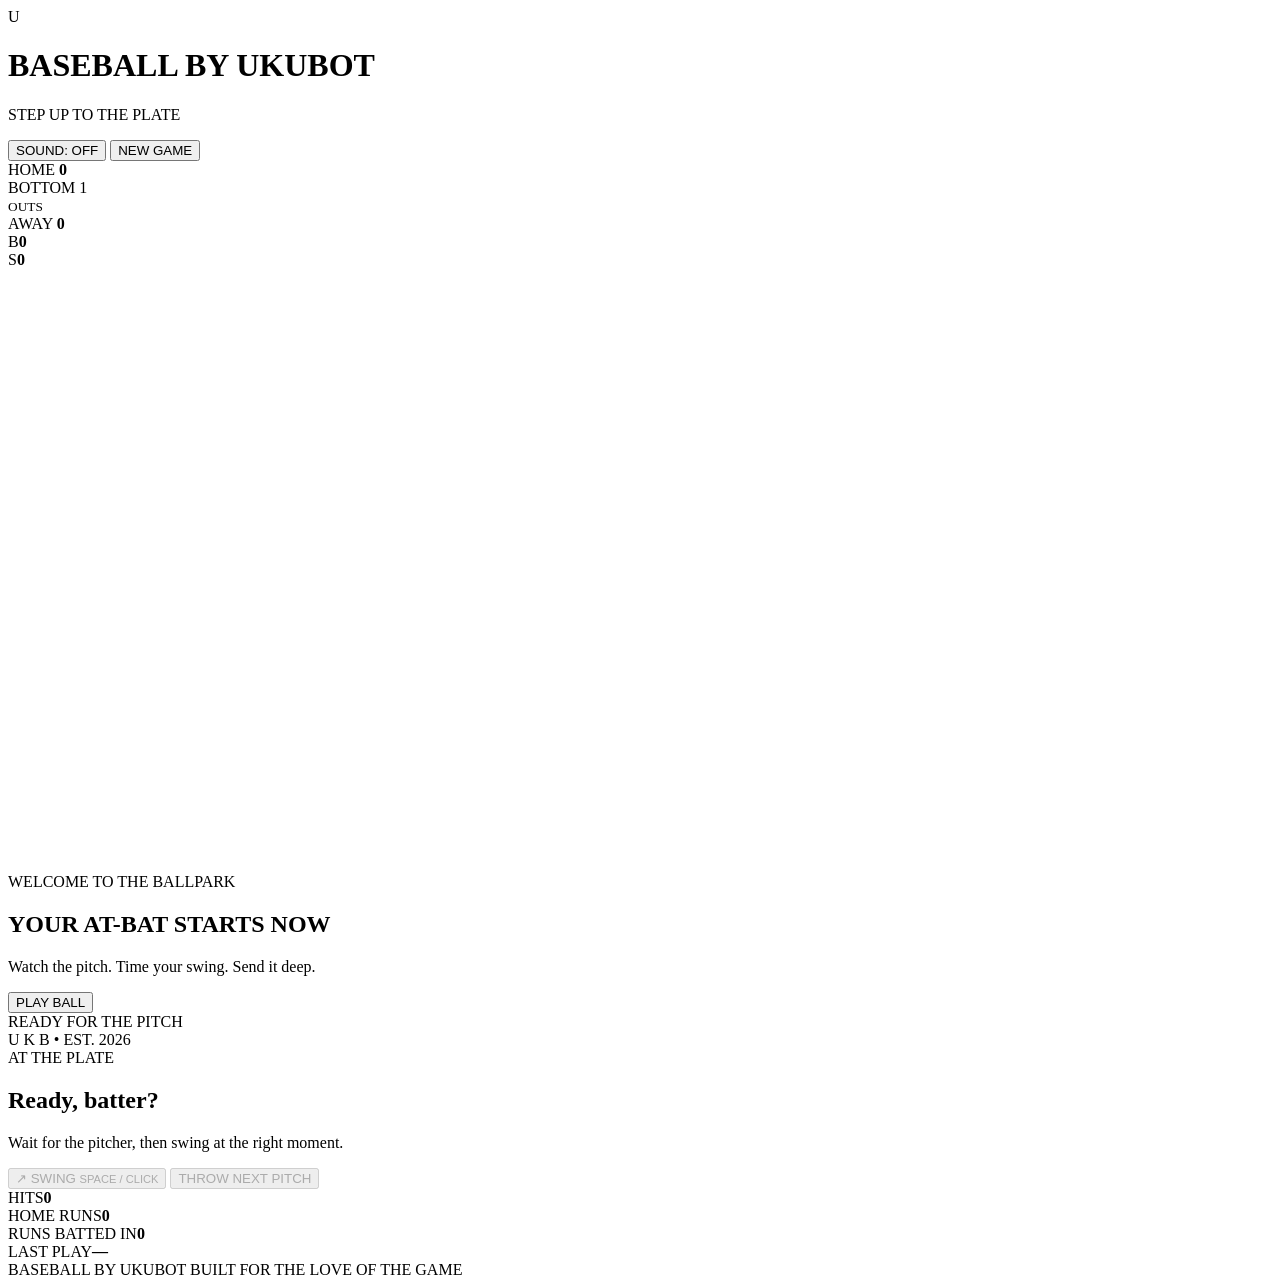
==== index.html @ f0cea9ab "Create index.html" ====
<!DOCTYPE html>
<html lang="en">
<head>
  <meta charset="UTF-8">
  <meta name="viewport" content="width=device-width, initial-scale=1.0">
  <meta name="theme-color" content="#101b30">
  <title>Baseball by Ukubot</title>
  <link rel="stylesheet" href="web/style.css">
</head>
<body>
  <main id="game-shell">
    <header class="topbar">
      <div class="brand">
        <div class="brand-mark">U</div>
        <div>
          <h1>BASEBALL <span>BY UKUBOT</span></h1>
          <p>STEP UP TO THE PLATE</p>
        </div>
      </div>
      <div class="top-actions">
        <button id="sound-btn" class="small-button" aria-label="Toggle sound">SOUND: OFF</button>
        <button id="reset-btn" class="small-button">NEW GAME</button>
      </div>
    </header>

    <section class="scoreboard" aria-label="Scoreboard">
      <div class="team-block home-team">
        <span class="team-label">HOME</span>
        <strong id="home-score">0</strong>
      </div>
      <div class="inning-block">
        <span id="inning-label">BOTTOM 1</span>
        <div class="outs" id="outs-display">
          <i></i><i></i><i></i>
        </div>
        <small>OUTS</small>
      </div>
      <div class="team-block away-team">
        <span class="team-label">AWAY</span>
        <strong id="away-score">0</strong>
      </div>
      <div class="count-block">
        <div><span>B</span><b id="balls">0</b></div>
        <div><span>S</span><b id="strikes">0</b></div>
      </div>
    </section>

    <section class="field-frame">
      <canvas id="game-canvas" width="960" height="600" aria-label="Baseball game. Click Swing to hit the pitch."></canvas>
      <div class="game-message" id="game-message">
        <span class="message-kicker">WELCOME TO THE BALLPARK</span>
        <h2>YOUR AT-BAT STARTS NOW</h2>
        <p>Watch the pitch. Time your swing. Send it deep.</p>
        <button id="start-btn" class="primary-button">PLAY BALL</button>
      </div>
      <div class="pitch-hud" id="pitch-hud">
        <span class="live-dot"></span>
        <span id="pitch-status">READY FOR THE PITCH</span>
      </div>
      <div class="field-corner">U K B • EST. 2026</div>
    </section>

    <section class="game-controls">
      <div class="control-copy">
        <span class="eyebrow">AT THE PLATE</span>
        <h2 id="result-title">Ready, batter?</h2>
        <p id="result-text">Wait for the pitcher, then swing at the right moment.</p>
      </div>
      <div class="action-buttons">
        <button id="swing-btn" class="swing-button" disabled>
          <span class="swing-icon">↗</span>
          <span>SWING</span>
          <small>SPACE / CLICK</small>
        </button>
        <button id="pitch-btn" class="secondary-button" disabled>THROW NEXT PITCH</button>
      </div>
    </section>

    <section class="stats-row">
      <div class="stat-card"><span>HITS</span><strong id="hits">0</strong></div>
      <div class="stat-card"><span>HOME RUNS</span><strong id="home-runs">0</strong></div>
      <div class="stat-card"><span>RUNS BATTED IN</span><strong id="rbi">0</strong></div>
      <div class="stat-card"><span>LAST PLAY</span><strong id="last-play">—</strong></div>
    </section>

    <footer>
      <span>BASEBALL BY UKUBOT</span>
      <span>BUILT FOR THE LOVE OF THE GAME</span>
    </footer>
  </main>
  <script src="web/game.js"></script>
</body>
</html>
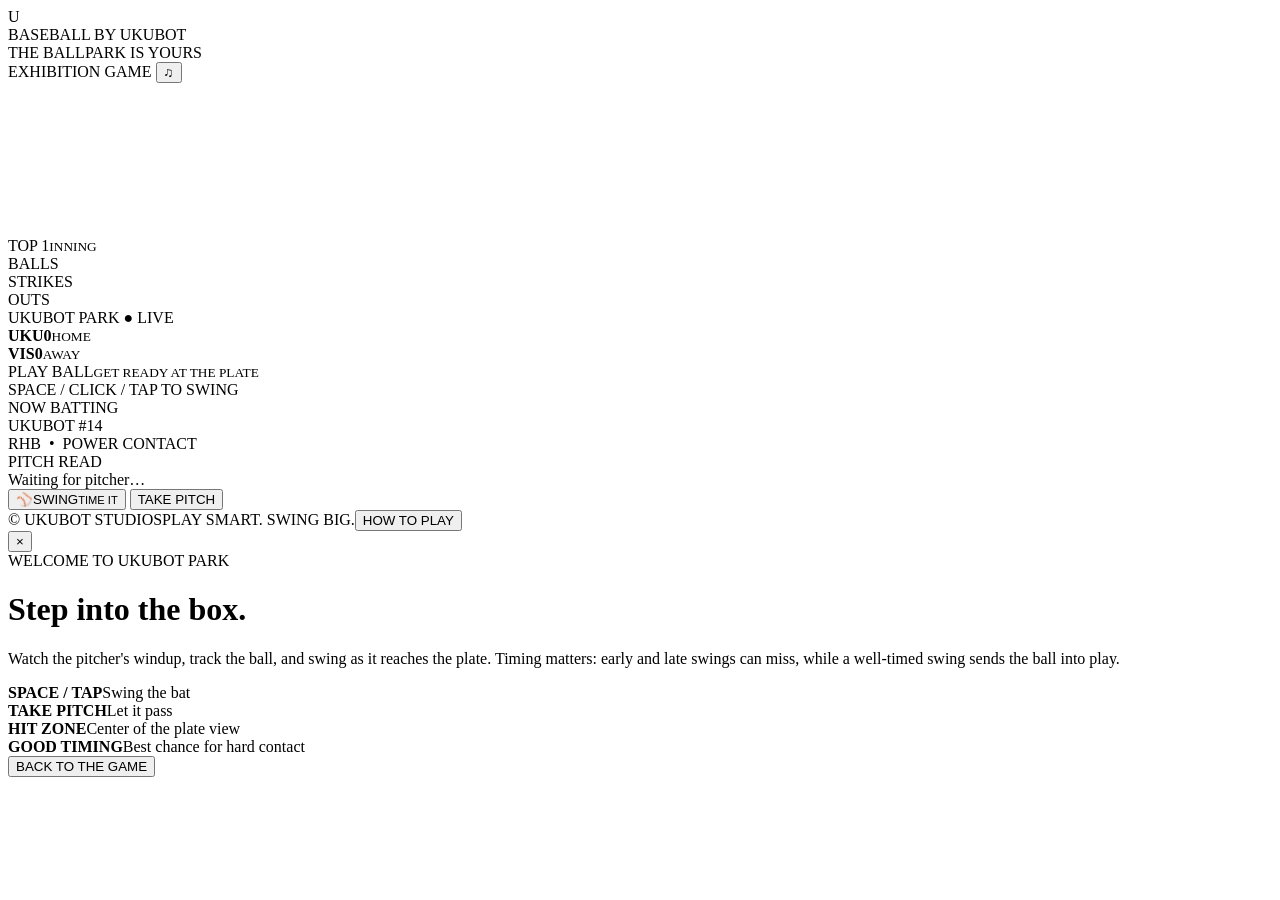
==== commit 25bee5f3: "Add files via upload" ====
--- a/index.html
+++ b/index.html
@@ -1,94 +1,78 @@
-
-<!DOCTYPE html>
+<!doctype html>
 <html lang="en">
 <head>
-  <meta charset="UTF-8">
-  <meta name="viewport" content="width=device-width, initial-scale=1.0">
-  <meta name="theme-color" content="#101b30">
+  <meta charset="utf-8">
+  <meta name="viewport" content="width=device-width, initial-scale=1, maximum-scale=1, viewport-fit=cover">
+  <meta name="theme-color" content="#071a35">
   <title>Baseball by Ukubot</title>
   <link rel="stylesheet" href="web/style.css">
 </head>
 <body>
-  <main id="game-shell">
+  <main class="app">
     <header class="topbar">
       <div class="brand">
         <div class="brand-mark">U</div>
-        <div>
-          <h1>BASEBALL <span>BY UKUBOT</span></h1>
-          <p>STEP UP TO THE PLATE</p>
-        </div>
+        <div><div class="brand-name">BASEBALL <span>BY UKUBOT</span></div><div class="brand-sub">THE BALLPARK IS YOURS</div></div>
       </div>
       <div class="top-actions">
-        <button id="sound-btn" class="small-button" aria-label="Toggle sound">SOUND: OFF</button>
-        <button id="reset-btn" class="small-button">NEW GAME</button>
+        <span class="live-dot"></span><span class="live-label">EXHIBITION GAME</span>
+        <button id="soundBtn" class="icon-button" aria-label="Toggle sound">♫</button>
       </div>
     </header>
 
-    <section class="scoreboard" aria-label="Scoreboard">
-      <div class="team-block home-team">
-        <span class="team-label">HOME</span>
-        <strong id="home-score">0</strong>
+    <section class="game-shell">
+      <div class="stadium-wrap">
+        <canvas id="game" aria-label="Baseball game. Tap or press Space to swing."></canvas>
+        <div class="canvas-vignette"></div>
+        <div class="field-hud">
+          <div class="inning-chip"><span id="inning">TOP 1</span><small>INNING</small></div>
+          <div class="count-panel">
+            <div class="count-line"><span class="count-label">BALLS</span><div id="balls" class="pips"><i></i><i></i><i></i></div></div>
+            <div class="count-line"><span class="count-label">STRIKES</span><div id="strikes" class="pips strike-pips"><i></i><i></i></div></div>
+            <div class="count-line"><span class="count-label">OUTS</span><div id="outs" class="pips out-pips"><i></i><i></i></div></div>
+          </div>
+          <div class="scoreboard">
+            <div class="score-title">UKUBOT PARK <span>● LIVE</span></div>
+            <div class="score-row"><b>UKU</b><strong id="homeScore">0</strong><small>HOME</small></div>
+            <div class="score-row"><b>VIS</b><strong id="awayScore">0</strong><small>AWAY</small></div>
+            <div class="bases"><i id="base2"></i><i id="base3"></i><i id="base1"></i></div>
+          </div>
+        </div>
+        <div id="callout" class="callout" aria-live="polite"><span>PLAY BALL</span><small>GET READY AT THE PLATE</small></div>
+        <div class="bottom-hint"><span class="keycap">SPACE</span> / <span class="keycap">CLICK</span> / <span class="keycap">TAP</span> TO SWING</div>
       </div>
-      <div class="inning-block">
-        <span id="inning-label">BOTTOM 1</span>
-        <div class="outs" id="outs-display">
-          <i></i><i></i><i></i>
+
+      <section class="control-deck">
+        <div class="at-bat">
+          <div class="eyebrow">NOW BATTING</div>
+          <div class="batter-name">UKUBOT <span>#14</span></div>
+          <div class="batter-meta">RHB&nbsp; • &nbsp;POWER CONTACT</div>
         </div>
-        <small>OUTS</small>
+        <div class="pitch-status">
+          <div class="eyebrow">PITCH READ</div>
+          <div id="pitchRead" class="pitch-read">Waiting for pitcher…</div>
+          <div class="timing-track"><div id="timingMarker"></div></div>
+        </div>
+        <div class="controls">
+          <button id="swingBtn" class="swing-button"><span class="bat-icon">⚾</span><span>SWING</span><small>TIME IT</small></button>
+          <button id="takeBtn" class="take-button">TAKE PITCH</button>
+        </div>
+      </section>
+      <footer class="game-footer">
+        <span>© UKUBOT STUDIOS</span><span>PLAY SMART. SWING BIG.</span><button id="helpBtn">HOW TO PLAY</button>
+      </footer>
+    </section>
+    <div id="modal" class="modal hidden">
+      <div class="modal-card">
+        <button id="closeModal" class="close-modal">×</button>
+        <div class="eyebrow">WELCOME TO UKUBOT PARK</div>
+        <h1>Step into the box.</h1>
+        <p>Watch the pitcher's windup, track the ball, and swing as it reaches the plate. Timing matters: early and late swings can miss, while a well-timed swing sends the ball into play.</p>
+        <div class="help-grid"><div><b>SPACE / TAP</b><span>Swing the bat</span></div><div><b>TAKE PITCH</b><span>Let it pass</span></div><div><b>HIT ZONE</b><span>Center of the plate view</span></div><div><b>GOOD TIMING</b><span>Best chance for hard contact</span></div></div>
+        <button id="playBtn" class="primary-button">BACK TO THE GAME</button>
       </div>
-      <div class="team-block away-team">
-        <span class="team-label">AWAY</span>
-        <strong id="away-score">0</strong>
-      </div>
-      <div class="count-block">
-        <div><span>B</span><b id="balls">0</b></div>
-        <div><span>S</span><b id="strikes">0</b></div>
-      </div>
-    </section>
-
-    <section class="field-frame">
-      <canvas id="game-canvas" width="960" height="600" aria-label="Baseball game. Click Swing to hit the pitch."></canvas>
-      <div class="game-message" id="game-message">
-        <span class="message-kicker">WELCOME TO THE BALLPARK</span>
-        <h2>YOUR AT-BAT STARTS NOW</h2>
-        <p>Watch the pitch. Time your swing. Send it deep.</p>
-        <button id="start-btn" class="primary-button">PLAY BALL</button>
-      </div>
-      <div class="pitch-hud" id="pitch-hud">
-        <span class="live-dot"></span>
-        <span id="pitch-status">READY FOR THE PITCH</span>
-      </div>
-      <div class="field-corner">U K B • EST. 2026</div>
-    </section>
-
-    <section class="game-controls">
-      <div class="control-copy">
-        <span class="eyebrow">AT THE PLATE</span>
-        <h2 id="result-title">Ready, batter?</h2>
-        <p id="result-text">Wait for the pitcher, then swing at the right moment.</p>
-      </div>
-      <div class="action-buttons">
-        <button id="swing-btn" class="swing-button" disabled>
-          <span class="swing-icon">↗</span>
-          <span>SWING</span>
-          <small>SPACE / CLICK</small>
-        </button>
-        <button id="pitch-btn" class="secondary-button" disabled>THROW NEXT PITCH</button>
-      </div>
-    </section>
-
-    <section class="stats-row">
-      <div class="stat-card"><span>HITS</span><strong id="hits">0</strong></div>
-      <div class="stat-card"><span>HOME RUNS</span><strong id="home-runs">0</strong></div>
-      <div class="stat-card"><span>RUNS BATTED IN</span><strong id="rbi">0</strong></div>
-      <div class="stat-card"><span>LAST PLAY</span><strong id="last-play">—</strong></div>
-    </section>
-
-    <footer>
-      <span>BASEBALL BY UKUBOT</span>
-      <span>BUILT FOR THE LOVE OF THE GAME</span>
-    </footer>
+    </div>
   </main>
   <script src="web/game.js"></script>
 </body>
-</html>
+</html>
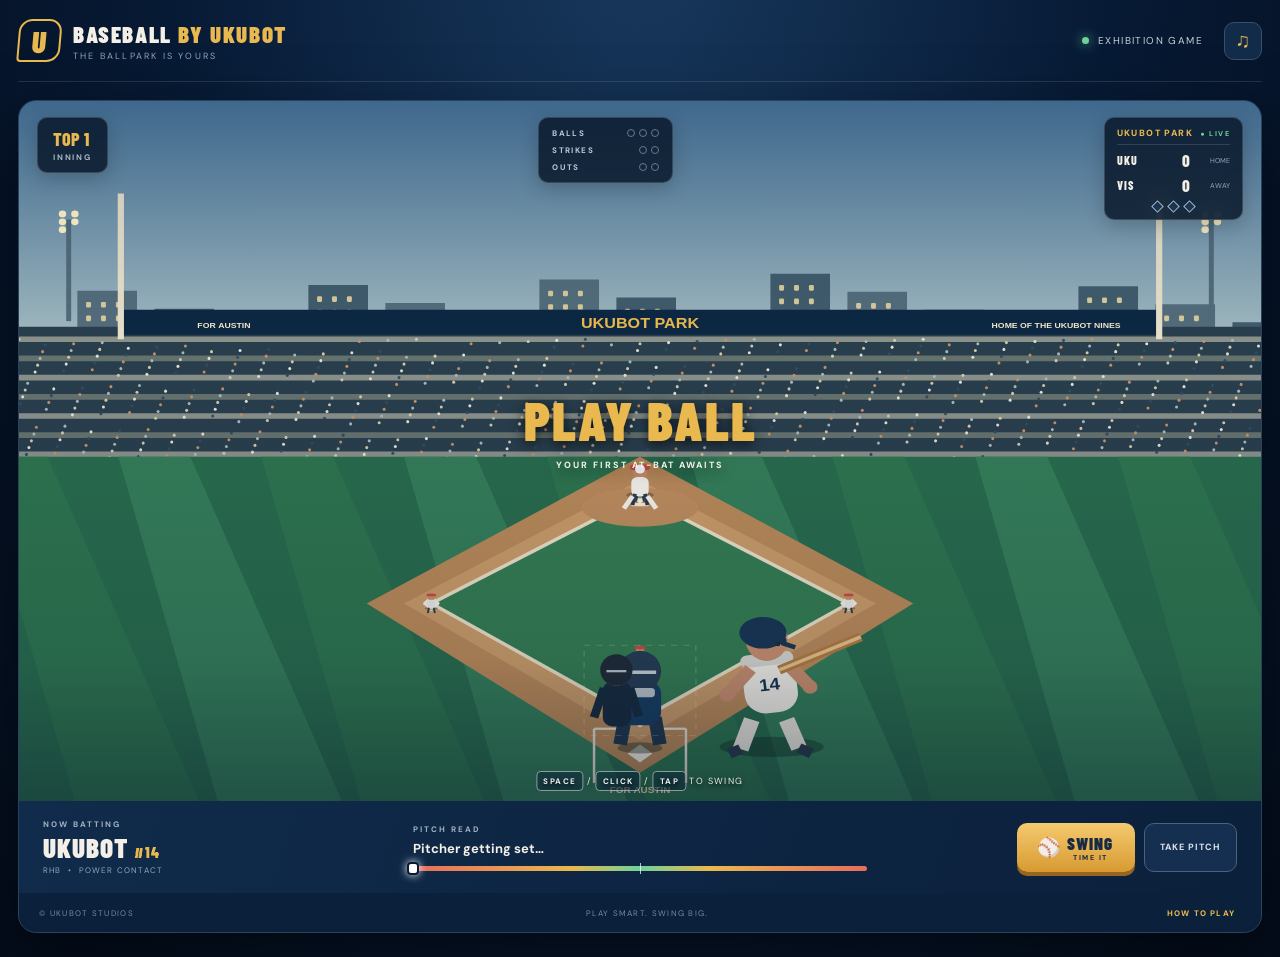
==== commit f8186834: "Rename index (1).html to index.html" ====
--- a/index.html
+++ b/index.html
@@ -45,7 +45,7 @@
       <section class="control-deck">
         <div class="at-bat">
           <div class="eyebrow">NOW BATTING</div>
-          <div class="batter-name">UKUBOT <span>#14</span></div>
+          <div class="batter-name" id="roleName">UKUBOT <span>#14</span></div>
           <div class="batter-meta">RHB&nbsp; • &nbsp;POWER CONTACT</div>
         </div>
         <div class="pitch-status">
@@ -54,7 +54,7 @@
           <div class="timing-track"><div id="timingMarker"></div></div>
         </div>
         <div class="controls">
-          <button id="swingBtn" class="swing-button"><span class="bat-icon">⚾</span><span>SWING</span><small>TIME IT</small></button>
+          <button id="swingBtn" class="swing-button"><span class="bat-icon">⚾</span><span id="actionLabel">SWING</span><small id="actionHint">TIME IT</small></button>
           <button id="takeBtn" class="take-button">TAKE PITCH</button>
         </div>
       </section>
@@ -75,4 +75,4 @@
   </main>
   <script src="web/game.js"></script>
 </body>
-</html>+</html>
--- a/web/style.css
+++ b/web/style.css
@@ -0,0 +1,5 @@
+@import url('https://fonts.googleapis.com/css2?family=Barlow+Condensed:wght@500;600;700;800;900&family=DM+Sans:wght@400;500;600;700;800&display=swap');
+:root{--navy:#071a35;--navy2:#102b4d;--gold:#e9b84f;--cream:#f4f0e7;--muted:#8fa2b8;--line:rgba(255,255,255,.12)}
+*{box-sizing:border-box}html,body{margin:0;min-height:100%;background:#061329;color:var(--cream);font-family:'DM Sans',Arial,sans-serif}body{background:radial-gradient(ellipse at 50% -10%,#18395e 0,#071a35 52%,#040d1c 100%);padding:0 18px 24px}.app{max-width:1420px;margin:auto}.topbar{height:82px;display:flex;align-items:center;justify-content:space-between;border-bottom:1px solid var(--line);margin-bottom:18px}.brand{display:flex;align-items:center;gap:12px}.brand-mark{width:43px;height:43px;border:2px solid var(--gold);border-radius:13px 13px 13px 4px;display:grid;place-items:center;color:var(--gold);font:900 30px 'Barlow Condensed';transform:skew(-5deg)}.brand-name{font:900 23px 'Barlow Condensed';letter-spacing:1.6px}.brand-name span{color:var(--gold)}.brand-sub{font-size:9px;letter-spacing:2.2px;color:var(--muted);margin-top:2px}.top-actions{display:flex;align-items:center;gap:9px;font-size:10px;letter-spacing:1.4px;color:#c5d0dc}.live-dot{width:7px;height:7px;background:#6ed39a;border-radius:50%;box-shadow:0 0 12px #6ed39a}.icon-button{background:#122b49;color:var(--gold);border:1px solid #34506e;border-radius:10px;width:38px;height:38px;font-size:20px;margin-left:12px}.game-shell{background:#0b203b;border:1px solid #29425d;border-radius:18px;overflow:hidden;box-shadow:0 28px 70px #0008}.stadium-wrap{position:relative;height:clamp(430px,58vw,700px);min-height:430px;background:#183653;overflow:hidden}.stadium-wrap canvas{width:100%;height:100%;display:block}.canvas-vignette{position:absolute;inset:0;pointer-events:none;background:linear-gradient(180deg,#071a3522,transparent 35%,#06132922 80%,#06132966)}.field-hud{position:absolute;inset:16px 18px auto;display:flex;justify-content:space-between;align-items:flex-start;pointer-events:none}.inning-chip,.count-panel,.scoreboard{background:rgba(5,20,39,.82);border:1px solid #ffffff28;backdrop-filter:blur(9px);border-radius:10px;box-shadow:0 6px 20px #0003}.inning-chip{padding:10px 15px;display:flex;flex-direction:column;gap:2px;font:800 18px 'Barlow Condensed';color:var(--gold)}.inning-chip small{font:700 8px 'DM Sans';letter-spacing:1.8px;color:#a9b9c8}.count-panel{padding:10px 13px;display:grid;gap:7px;min-width:135px}.count-line{display:flex;align-items:center;justify-content:space-between;gap:14px}.count-label{font-size:8px;letter-spacing:1.4px;color:#b8c6d4;font-weight:800}.pips{display:flex;gap:4px}.pips i{display:block;width:8px;height:8px;border:1px solid #64798f;border-radius:50%}.pips i.on{background:var(--gold);border-color:var(--gold);box-shadow:0 0 7px #e9b84f77}.strike-pips i.on{background:#f4f0e7;border-color:#f4f0e7}.out-pips i.on{background:#ef6e62;border-color:#ef6e62}.scoreboard{padding:9px 12px 8px;min-width:132px}.score-title{font:800 9px 'DM Sans';letter-spacing:1.4px;color:var(--gold);padding-bottom:5px;border-bottom:1px solid #ffffff22}.score-title span{color:#6ed39a;font-size:7px;margin-left:4px}.score-row{display:grid;grid-template-columns:1fr 22px 32px;align-items:center;gap:8px;padding-top:5px;font-size:10px}.score-row b{font:800 12px 'Barlow Condensed';letter-spacing:1px}.score-row strong{font:800 17px 'Barlow Condensed';text-align:right}.score-row small{font-size:7px;color:#92a6bb;text-align:right}.bases{display:flex;justify-content:center;gap:7px;margin-top:7px}.bases i{width:9px;height:9px;border:1px solid #a6b5c5;transform:rotate(45deg);background:#1a3551}.bases i.occupied{background:var(--gold);border-color:var(--gold);box-shadow:0 0 7px #e9b84f77}.callout{position:absolute;top:47%;left:50%;transform:translate(-50%,-50%);text-align:center;pointer-events:none;text-shadow:0 3px 14px #000b;opacity:0;transition:opacity .2s}.callout.show{opacity:1}.callout span{display:block;font:900 clamp(30px,5vw,54px) 'Barlow Condensed';letter-spacing:2px;color:var(--gold)}.callout small{font-size:9px;letter-spacing:2px;font-weight:800}.bottom-hint{position:absolute;bottom:14px;left:50%;transform:translateX(-50%);white-space:nowrap;font-size:9px;letter-spacing:1.4px;color:#e9edf0;text-shadow:0 2px 5px #000}.keycap{border:1px solid #ffffff80;border-radius:4px;padding:4px 6px;background:#071a3577;font-size:8px;font-weight:800}.control-deck{display:grid;grid-template-columns:1fr 1.3fr 1fr;align-items:center;gap:20px;padding:18px 24px;background:linear-gradient(110deg,#102b4b,#0b203b)}.eyebrow{font-size:8px;letter-spacing:2px;color:#9fb0c2;font-weight:800}.batter-name{font:900 27px 'Barlow Condensed';letter-spacing:1px;margin-top:2px}.batter-name span{font-size:15px;color:var(--gold)}.batter-meta{font-size:8px;color:#92a6bb;letter-spacing:1.2px;margin-top:2px}.pitch-read{font:700 13px 'DM Sans';margin:6px 0 9px}.timing-track{height:5px;border-radius:8px;background:linear-gradient(90deg,#e76d5d 0%,#e9b84f 35%,#6ed39a 50%,#e9b84f 65%,#e76d5d 100%);position:relative;overflow:visible}.timing-track:after{content:"";position:absolute;left:50%;top:-3px;width:1px;height:11px;background:white;opacity:.7}.timing-track div{position:absolute;top:-4px;left:0;width:12px;height:13px;border-radius:4px;background:#fff;border:2px solid var(--navy);box-shadow:0 0 8px #fff;transform:translateX(-50%)}.controls{display:flex;justify-content:flex-end;gap:9px}.swing-button{border:0;border-radius:10px;background:linear-gradient(180deg,#f4ca6e,#d89a32);color:#172b42;padding:10px 20px;min-width:118px;font:900 17px 'Barlow Condensed';letter-spacing:1px;box-shadow:0 4px 0 #98651e;display:grid;grid-template-columns:24px 1fr;align-items:center;column-gap:5px}.swing-button:active{transform:translateY(3px);box-shadow:0 1px 0 #98651e}.swing-button small{grid-column:2;font:800 7px 'DM Sans';letter-spacing:1.5px}.bat-icon{font-size:19px;grid-row:span 2}.take-button{border:1px solid #49627d;background:#142f50;color:#d8e0e8;border-radius:10px;padding:0 15px;font:800 9px 'DM Sans';letter-spacing:1px}.game-footer{height:39px;padding:0 20px;display:flex;align-items:center;justify-content:space-between;color:#758ba2;font-size:8px;letter-spacing:1.3px}.game-footer button{border:0;background:none;color:var(--gold);font:800 8px 'DM Sans';letter-spacing:1.2px}.modal{position:fixed;inset:0;background:#020916c9;z-index:5;display:grid;place-items:center;padding:20px}.modal.hidden{display:none}.modal-card{max-width:510px;width:100%;background:#102b4b;border:1px solid #49627d;border-radius:18px;padding:30px;position:relative;box-shadow:0 20px 70px #0009}.modal-card h1{font:900 36px 'Barlow Condensed';margin:5px 0 10px}.modal-card p{color:#c1ceda;line-height:1.6;font-size:13px}.close-modal{position:absolute;right:16px;top:12px;background:none;border:0;color:#d5dfeb;font-size:25px}.help-grid{display:grid;grid-template-columns:1fr 1fr;gap:10px;margin:20px 0}.help-grid div{background:#071a35;border:1px solid #ffffff15;padding:12px;border-radius:9px}.help-grid b,.help-grid span{display:block}.help-grid b{font-size:9px;color:var(--gold);letter-spacing:1px}.help-grid span{font-size:10px;color:#aab9c8;margin-top:4px}.primary-button{width:100%;border:0;border-radius:9px;background:var(--gold);padding:13px;color:#142944;font-weight:900;font-size:10px;letter-spacing:1.5px}
+@media(max-width:720px){body{padding:0 8px 12px}.topbar{height:65px;margin-bottom:9px}.brand-mark{width:36px;height:36px;font-size:25px}.brand-name{font-size:19px}.brand-sub{font-size:7px}.live-label{display:none}.stadium-wrap{height:clamp(470px,72vh,650px);min-height:470px}.field-hud{inset:9px 8px auto;gap:5px}.inning-chip{padding:8px;font-size:14px}.count-panel{padding:8px;min-width:112px;gap:5px}.count-label{font-size:7px}.scoreboard{min-width:100px;padding:7px}.score-title{font-size:7px}.score-row{grid-template-columns:1fr 17px 25px;gap:4px}.score-row b{font-size:10px}.score-row strong{font-size:14px}.control-deck{grid-template-columns:1fr 1fr;gap:12px;padding:13px}.at-bat{grid-column:1}.pitch-status{grid-column:2}.controls{grid-column:1/-1;justify-content:center}.swing-button{flex:1;max-width:210px}.take-button{flex:1;max-width:150px}.game-footer{padding:0 10px;font-size:7px}.game-footer span:nth-child(2){display:none}.bottom-hint{font-size:7px}.callout{top:49%}}
+@media(max-width:390px){.count-panel{min-width:95px}.count-line{gap:7px}.pips{gap:3px}.pips i{width:7px;height:7px}.scoreboard{min-width:88px}.inning-chip{font-size:12px}.brand-name{font-size:17px}.top-actions{gap:5px}}
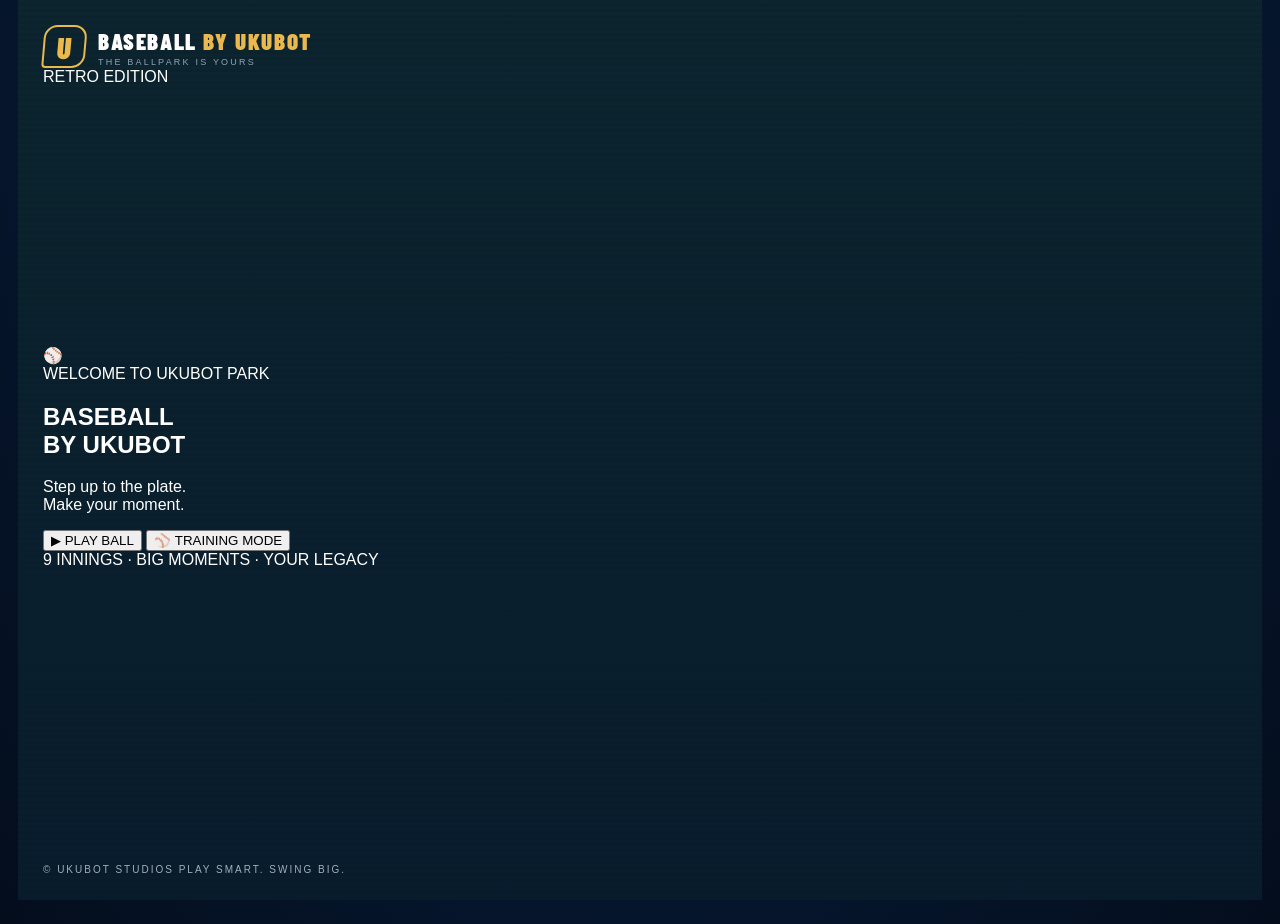
==== commit 389ada89: "Refactor homepage structure and update game UI" ====
--- a/index.html
+++ b/index.html
@@ -1,3 +1,4 @@
+
 <!doctype html>
 <html lang="en">
 <head>
@@ -8,14 +9,58 @@
   <link rel="stylesheet" href="web/style.css">
 </head>
 <body>
-  <main class="app">
+
+  <!-- HOMEPAGE -->
+  <main id="homeScreen">
+    <header class="home-topbar">
+      <div class="brand">
+        <div class="brand-mark">U</div>
+        <div>
+          <div class="brand-name">BASEBALL <span>BY UKUBOT</span></div>
+          <div class="brand-sub">THE BALLPARK IS YOURS</div>
+        </div>
+      </div>
+      <span class="home-edition">RETRO EDITION</span>
+    </header>
+
+    <section class="home-center">
+      <div class="home-ball">⚾</div>
+      <div class="home-eyebrow">WELCOME TO UKUBOT PARK</div>
+
+      <h1>BASEBALL<br><span>BY UKUBOT</span></h1>
+
+      <p>Step up to the plate.<br>Make your moment.</p>
+
+      <div class="home-menu">
+        <button id="playGame" class="home-play">▶ PLAY BALL</button>
+        <button id="trainingGame" class="home-training">⚾ TRAINING MODE</button>
+      </div>
+
+      <div class="home-caption">
+        9 INNINGS · BIG MOMENTS · YOUR LEGACY
+      </div>
+    </section>
+
+    <footer class="home-footer">
+      <span>© UKUBOT STUDIOS</span>
+      <span>PLAY SMART. SWING BIG.</span>
+    </footer>
+  </main>
+
+  <!-- ORIGINAL GAME -->
+  <main class="app" id="gameScreen" hidden>
+
     <header class="topbar">
       <div class="brand">
         <div class="brand-mark">U</div>
-        <div><div class="brand-name">BASEBALL <span>BY UKUBOT</span></div><div class="brand-sub">THE BALLPARK IS YOURS</div></div>
+        <div>
+          <div class="brand-name">BASEBALL <span>BY UKUBOT</span></div>
+          <div class="brand-sub">THE BALLPARK IS YOURS</div>
+        </div>
       </div>
       <div class="top-actions">
-        <span class="live-dot"></span><span class="live-label">EXHIBITION GAME</span>
+        <span class="live-dot"></span>
+        <span class="live-label">EXHIBITION GAME</span>
         <button id="soundBtn" class="icon-button" aria-label="Toggle sound">♫</button>
       </div>
     </header>
@@ -24,22 +69,48 @@
       <div class="stadium-wrap">
         <canvas id="game" aria-label="Baseball game. Tap or press Space to swing."></canvas>
         <div class="canvas-vignette"></div>
+
         <div class="field-hud">
-          <div class="inning-chip"><span id="inning">TOP 1</span><small>INNING</small></div>
+          <div class="inning-chip">
+            <span id="inning">TOP 1</span>
+            <small>INNING</small>
+          </div>
+
           <div class="count-panel">
-            <div class="count-line"><span class="count-label">BALLS</span><div id="balls" class="pips"><i></i><i></i><i></i></div></div>
-            <div class="count-line"><span class="count-label">STRIKES</span><div id="strikes" class="pips strike-pips"><i></i><i></i></div></div>
-            <div class="count-line"><span class="count-label">OUTS</span><div id="outs" class="pips out-pips"><i></i><i></i></div></div>
+            <div class="count-line">
+              <span class="count-label">BALLS</span>
+              <div id="balls" class="pips"><i></i><i></i><i></i></div>
+            </div>
+            <div class="count-line">
+              <span class="count-label">STRIKES</span>
+              <div id="strikes" class="pips strike-pips"><i></i><i></i></div>
+            </div>
+            <div class="count-line">
+              <span class="count-label">OUTS</span>
+              <div id="outs" class="pips out-pips"><i></i><i></i></div>
+            </div>
           </div>
+
           <div class="scoreboard">
             <div class="score-title">UKUBOT PARK <span>● LIVE</span></div>
             <div class="score-row"><b>UKU</b><strong id="homeScore">0</strong><small>HOME</small></div>
             <div class="score-row"><b>VIS</b><strong id="awayScore">0</strong><small>AWAY</small></div>
-            <div class="bases"><i id="base2"></i><i id="base3"></i><i id="base1"></i></div>
+            <div class="bases">
+              <i id="base2"></i><i id="base3"></i><i id="base1"></i>
+            </div>
           </div>
         </div>
-        <div id="callout" class="callout" aria-live="polite"><span>PLAY BALL</span><small>GET READY AT THE PLATE</small></div>
-        <div class="bottom-hint"><span class="keycap">SPACE</span> / <span class="keycap">CLICK</span> / <span class="keycap">TAP</span> TO SWING</div>
+
+        <div id="callout" class="callout" aria-live="polite">
+          <span>PLAY BALL</span>
+          <small>GET READY AT THE PLATE</small>
+        </div>
+
+        <div class="bottom-hint">
+          <span class="keycap">SPACE</span> /
+          <span class="keycap">CLICK</span> /
+          <span class="keycap">TAP</span> TO SWING
+        </div>
       </div>
 
       <section class="control-deck">
@@ -48,31 +119,82 @@
           <div class="batter-name" id="roleName">UKUBOT <span>#14</span></div>
           <div class="batter-meta">RHB&nbsp; • &nbsp;POWER CONTACT</div>
         </div>
+
         <div class="pitch-status">
           <div class="eyebrow">PITCH READ</div>
           <div id="pitchRead" class="pitch-read">Waiting for pitcher…</div>
           <div class="timing-track"><div id="timingMarker"></div></div>
         </div>
+
         <div class="controls">
-          <button id="swingBtn" class="swing-button"><span class="bat-icon">⚾</span><span id="actionLabel">SWING</span><small id="actionHint">TIME IT</small></button>
+          <button id="swingBtn" class="swing-button">
+            <span class="bat-icon">⚾</span>
+            <span id="actionLabel">SWING</span>
+            <small id="actionHint">TIME IT</small>
+          </button>
           <button id="takeBtn" class="take-button">TAKE PITCH</button>
         </div>
       </section>
+
       <footer class="game-footer">
-        <span>© UKUBOT STUDIOS</span><span>PLAY SMART. SWING BIG.</span><button id="helpBtn">HOW TO PLAY</button>
+        <span>© UKUBOT STUDIOS</span>
+        <span>PLAY SMART. SWING BIG.</span>
+        <button id="helpBtn">HOW TO PLAY</button>
+        <button id="homeBtn">HOME</button>
       </footer>
     </section>
+
     <div id="modal" class="modal hidden">
       <div class="modal-card">
         <button id="closeModal" class="close-modal">×</button>
         <div class="eyebrow">WELCOME TO UKUBOT PARK</div>
         <h1>Step into the box.</h1>
         <p>Watch the pitcher's windup, track the ball, and swing as it reaches the plate. Timing matters: early and late swings can miss, while a well-timed swing sends the ball into play.</p>
-        <div class="help-grid"><div><b>SPACE / TAP</b><span>Swing the bat</span></div><div><b>TAKE PITCH</b><span>Let it pass</span></div><div><b>HIT ZONE</b><span>Center of the plate view</span></div><div><b>GOOD TIMING</b><span>Best chance for hard contact</span></div></div>
+
+        <div class="help-grid">
+          <div><b>SPACE / TAP</b><span>Swing the bat</span></div>
+          <div><b>TAKE PITCH</b><span>Let it pass</span></div>
+          <div><b>HIT ZONE</b><span>Center of the plate view</span></div>
+          <div><b>GOOD TIMING</b><span>Best chance for hard contact</span></div>
+        </div>
+
         <button id="playBtn" class="primary-button">BACK TO THE GAME</button>
       </div>
     </div>
+
   </main>
+
   <script src="web/game.js"></script>
+
+  <script>
+    // Homepage navigation
+    const homeScreen = document.getElementById("homeScreen");
+    const gameScreen = document.getElementById("gameScreen");
+
+    document.getElementById("playGame").addEventListener("click", () => {
+      homeScreen.hidden = true;
+      gameScreen.hidden = false;
+    });
+
+    document.getElementById("trainingGame").addEventListener("click", () => {
+      homeScreen.hidden = true;
+      gameScreen.hidden = false;
+
+      if (typeof trainerTip === "function") {
+        trainerEnabled = true;
+        trainerTip(
+          "WELCOME TO TRAINING!",
+          "Coach Ukubot will help you learn batting and pitching.",
+          10
+        );
+      }
+    });
+
+    document.getElementById("homeBtn").addEventListener("click", () => {
+      gameScreen.hidden = true;
+      homeScreen.hidden = false;
+    });
+  </script>
+
 </body>
 </html>
--- a/web/style.css
+++ b/web/style.css
@@ -1,5 +1,832 @@
+
 @import url('https://fonts.googleapis.com/css2?family=Barlow+Condensed:wght@500;600;700;800;900&family=DM+Sans:wght@400;500;600;700;800&display=swap');
-:root{--navy:#071a35;--navy2:#102b4d;--gold:#e9b84f;--cream:#f4f0e7;--muted:#8fa2b8;--line:rgba(255,255,255,.12)}
-*{box-sizing:border-box}html,body{margin:0;min-height:100%;background:#061329;color:var(--cream);font-family:'DM Sans',Arial,sans-serif}body{background:radial-gradient(ellipse at 50% -10%,#18395e 0,#071a35 52%,#040d1c 100%);padding:0 18px 24px}.app{max-width:1420px;margin:auto}.topbar{height:82px;display:flex;align-items:center;justify-content:space-between;border-bottom:1px solid var(--line);margin-bottom:18px}.brand{display:flex;align-items:center;gap:12px}.brand-mark{width:43px;height:43px;border:2px solid var(--gold);border-radius:13px 13px 13px 4px;display:grid;place-items:center;color:var(--gold);font:900 30px 'Barlow Condensed';transform:skew(-5deg)}.brand-name{font:900 23px 'Barlow Condensed';letter-spacing:1.6px}.brand-name span{color:var(--gold)}.brand-sub{font-size:9px;letter-spacing:2.2px;color:var(--muted);margin-top:2px}.top-actions{display:flex;align-items:center;gap:9px;font-size:10px;letter-spacing:1.4px;color:#c5d0dc}.live-dot{width:7px;height:7px;background:#6ed39a;border-radius:50%;box-shadow:0 0 12px #6ed39a}.icon-button{background:#122b49;color:var(--gold);border:1px solid #34506e;border-radius:10px;width:38px;height:38px;font-size:20px;margin-left:12px}.game-shell{background:#0b203b;border:1px solid #29425d;border-radius:18px;overflow:hidden;box-shadow:0 28px 70px #0008}.stadium-wrap{position:relative;height:clamp(430px,58vw,700px);min-height:430px;background:#183653;overflow:hidden}.stadium-wrap canvas{width:100%;height:100%;display:block}.canvas-vignette{position:absolute;inset:0;pointer-events:none;background:linear-gradient(180deg,#071a3522,transparent 35%,#06132922 80%,#06132966)}.field-hud{position:absolute;inset:16px 18px auto;display:flex;justify-content:space-between;align-items:flex-start;pointer-events:none}.inning-chip,.count-panel,.scoreboard{background:rgba(5,20,39,.82);border:1px solid #ffffff28;backdrop-filter:blur(9px);border-radius:10px;box-shadow:0 6px 20px #0003}.inning-chip{padding:10px 15px;display:flex;flex-direction:column;gap:2px;font:800 18px 'Barlow Condensed';color:var(--gold)}.inning-chip small{font:700 8px 'DM Sans';letter-spacing:1.8px;color:#a9b9c8}.count-panel{padding:10px 13px;display:grid;gap:7px;min-width:135px}.count-line{display:flex;align-items:center;justify-content:space-between;gap:14px}.count-label{font-size:8px;letter-spacing:1.4px;color:#b8c6d4;font-weight:800}.pips{display:flex;gap:4px}.pips i{display:block;width:8px;height:8px;border:1px solid #64798f;border-radius:50%}.pips i.on{background:var(--gold);border-color:var(--gold);box-shadow:0 0 7px #e9b84f77}.strike-pips i.on{background:#f4f0e7;border-color:#f4f0e7}.out-pips i.on{background:#ef6e62;border-color:#ef6e62}.scoreboard{padding:9px 12px 8px;min-width:132px}.score-title{font:800 9px 'DM Sans';letter-spacing:1.4px;color:var(--gold);padding-bottom:5px;border-bottom:1px solid #ffffff22}.score-title span{color:#6ed39a;font-size:7px;margin-left:4px}.score-row{display:grid;grid-template-columns:1fr 22px 32px;align-items:center;gap:8px;padding-top:5px;font-size:10px}.score-row b{font:800 12px 'Barlow Condensed';letter-spacing:1px}.score-row strong{font:800 17px 'Barlow Condensed';text-align:right}.score-row small{font-size:7px;color:#92a6bb;text-align:right}.bases{display:flex;justify-content:center;gap:7px;margin-top:7px}.bases i{width:9px;height:9px;border:1px solid #a6b5c5;transform:rotate(45deg);background:#1a3551}.bases i.occupied{background:var(--gold);border-color:var(--gold);box-shadow:0 0 7px #e9b84f77}.callout{position:absolute;top:47%;left:50%;transform:translate(-50%,-50%);text-align:center;pointer-events:none;text-shadow:0 3px 14px #000b;opacity:0;transition:opacity .2s}.callout.show{opacity:1}.callout span{display:block;font:900 clamp(30px,5vw,54px) 'Barlow Condensed';letter-spacing:2px;color:var(--gold)}.callout small{font-size:9px;letter-spacing:2px;font-weight:800}.bottom-hint{position:absolute;bottom:14px;left:50%;transform:translateX(-50%);white-space:nowrap;font-size:9px;letter-spacing:1.4px;color:#e9edf0;text-shadow:0 2px 5px #000}.keycap{border:1px solid #ffffff80;border-radius:4px;padding:4px 6px;background:#071a3577;font-size:8px;font-weight:800}.control-deck{display:grid;grid-template-columns:1fr 1.3fr 1fr;align-items:center;gap:20px;padding:18px 24px;background:linear-gradient(110deg,#102b4b,#0b203b)}.eyebrow{font-size:8px;letter-spacing:2px;color:#9fb0c2;font-weight:800}.batter-name{font:900 27px 'Barlow Condensed';letter-spacing:1px;margin-top:2px}.batter-name span{font-size:15px;color:var(--gold)}.batter-meta{font-size:8px;color:#92a6bb;letter-spacing:1.2px;margin-top:2px}.pitch-read{font:700 13px 'DM Sans';margin:6px 0 9px}.timing-track{height:5px;border-radius:8px;background:linear-gradient(90deg,#e76d5d 0%,#e9b84f 35%,#6ed39a 50%,#e9b84f 65%,#e76d5d 100%);position:relative;overflow:visible}.timing-track:after{content:"";position:absolute;left:50%;top:-3px;width:1px;height:11px;background:white;opacity:.7}.timing-track div{position:absolute;top:-4px;left:0;width:12px;height:13px;border-radius:4px;background:#fff;border:2px solid var(--navy);box-shadow:0 0 8px #fff;transform:translateX(-50%)}.controls{display:flex;justify-content:flex-end;gap:9px}.swing-button{border:0;border-radius:10px;background:linear-gradient(180deg,#f4ca6e,#d89a32);color:#172b42;padding:10px 20px;min-width:118px;font:900 17px 'Barlow Condensed';letter-spacing:1px;box-shadow:0 4px 0 #98651e;display:grid;grid-template-columns:24px 1fr;align-items:center;column-gap:5px}.swing-button:active{transform:translateY(3px);box-shadow:0 1px 0 #98651e}.swing-button small{grid-column:2;font:800 7px 'DM Sans';letter-spacing:1.5px}.bat-icon{font-size:19px;grid-row:span 2}.take-button{border:1px solid #49627d;background:#142f50;color:#d8e0e8;border-radius:10px;padding:0 15px;font:800 9px 'DM Sans';letter-spacing:1px}.game-footer{height:39px;padding:0 20px;display:flex;align-items:center;justify-content:space-between;color:#758ba2;font-size:8px;letter-spacing:1.3px}.game-footer button{border:0;background:none;color:var(--gold);font:800 8px 'DM Sans';letter-spacing:1.2px}.modal{position:fixed;inset:0;background:#020916c9;z-index:5;display:grid;place-items:center;padding:20px}.modal.hidden{display:none}.modal-card{max-width:510px;width:100%;background:#102b4b;border:1px solid #49627d;border-radius:18px;padding:30px;position:relative;box-shadow:0 20px 70px #0009}.modal-card h1{font:900 36px 'Barlow Condensed';margin:5px 0 10px}.modal-card p{color:#c1ceda;line-height:1.6;font-size:13px}.close-modal{position:absolute;right:16px;top:12px;background:none;border:0;color:#d5dfeb;font-size:25px}.help-grid{display:grid;grid-template-columns:1fr 1fr;gap:10px;margin:20px 0}.help-grid div{background:#071a35;border:1px solid #ffffff15;padding:12px;border-radius:9px}.help-grid b,.help-grid span{display:block}.help-grid b{font-size:9px;color:var(--gold);letter-spacing:1px}.help-grid span{font-size:10px;color:#aab9c8;margin-top:4px}.primary-button{width:100%;border:0;border-radius:9px;background:var(--gold);padding:13px;color:#142944;font-weight:900;font-size:10px;letter-spacing:1.5px}
-@media(max-width:720px){body{padding:0 8px 12px}.topbar{height:65px;margin-bottom:9px}.brand-mark{width:36px;height:36px;font-size:25px}.brand-name{font-size:19px}.brand-sub{font-size:7px}.live-label{display:none}.stadium-wrap{height:clamp(470px,72vh,650px);min-height:470px}.field-hud{inset:9px 8px auto;gap:5px}.inning-chip{padding:8px;font-size:14px}.count-panel{padding:8px;min-width:112px;gap:5px}.count-label{font-size:7px}.scoreboard{min-width:100px;padding:7px}.score-title{font-size:7px}.score-row{grid-template-columns:1fr 17px 25px;gap:4px}.score-row b{font-size:10px}.score-row strong{font-size:14px}.control-deck{grid-template-columns:1fr 1fr;gap:12px;padding:13px}.at-bat{grid-column:1}.pitch-status{grid-column:2}.controls{grid-column:1/-1;justify-content:center}.swing-button{flex:1;max-width:210px}.take-button{flex:1;max-width:150px}.game-footer{padding:0 10px;font-size:7px}.game-footer span:nth-child(2){display:none}.bottom-hint{font-size:7px}.callout{top:49%}}
-@media(max-width:390px){.count-panel{min-width:95px}.count-line{gap:7px}.pips{gap:3px}.pips i{width:7px;height:7px}.scoreboard{min-width:88px}.inning-chip{font-size:12px}.brand-name{font-size:17px}.top-actions{gap:5px}}
+
+:root {
+  --navy:#071a35;
+  --navy2:#102b4d;
+  --gold:#e9b84f;
+  --cream:#f4f0e7;
+  --muted:#8fa2b8;
+  --line:rgba(255,255,255,.12);
+}
+
+* { box-sizing:border-box; }
+
+html,body {
+  margin:0;
+  min-height:100%;
+  background:#061329;
+  color:var(--cream);
+  font-family:'DM Sans',Arial,sans-serif;
+}
+
+body {
+  background:radial-gradient(ellipse at 50% -10%,#18395e 0,#071a35 52%,#040d1c 100%);
+  padding:0 18px 24px;
+}
+
+.app { max-width:1420px; margin:auto; }
+
+.topbar {
+  height:82px;
+  display:flex;
+  align-items:center;
+  justify-content:space-between;
+  border-bottom:1px solid var(--line);
+  margin-bottom:18px;
+}
+
+.brand { display:flex; align-items:center; gap:12px; }
+
+.brand-mark {
+  width:43px;
+  height:43px;
+  border:2px solid var(--gold);
+  border-radius:13px 13px 13px 4px;
+  display:grid;
+  place-items:center;
+  color:var(--gold);
+  font:900 30px 'Barlow Condensed';
+  transform:skew(-5deg);
+}
+
+.brand-name {
+  font:900 23px 'Barlow Condensed';
+  letter-spacing:1.6px;
+}
+
+.brand-name span { color:var(--gold); }
+
+.brand-sub {
+  font-size:9px;
+  letter-spacing:2.2px;
+  color:var(--muted);
+  margin-top:2px;
+}
+
+.top-actions {
+  display:flex;
+  align-items:center;
+  gap:9px;
+  font-size:10px;
+  letter-spacing:1.4px;
+  color:#c5d0dc;
+}
+
+.live-dot {
+  width:7px;
+  height:7px;
+  background:#6ed39a;
+  border-radius:50%;
+  box-shadow:0 0 12px #6ed39a;
+}
+
+.icon-button {
+  background:#122b49;
+  color:var(--gold);
+  border:1px solid #34506e;
+  border-radius:10px;
+  width:38px;
+  height:38px;
+  font-size:20px;
+  margin-left:12px;
+}
+
+.game-shell {
+  background:#0b203b;
+  border:1px solid #29425d;
+  border-radius:18px;
+  overflow:hidden;
+  box-shadow:0 28px 70px #0008;
+}
+
+.stadium-wrap {
+  position:relative;
+  height:clamp(430px,58vw,700px);
+  min-height:430px;
+  background:#183653;
+  overflow:hidden;
+}
+
+.stadium-wrap canvas {
+  width:100%;
+  height:100%;
+  display:block;
+}
+
+.canvas-vignette {
+  position:absolute;
+  inset:0;
+  pointer-events:none;
+  background:linear-gradient(180deg,#071a3522,transparent 35%,#06132922 80%,#06132966);
+}
+
+.field-hud {
+  position:absolute;
+  inset:16px 18px auto;
+  display:flex;
+  justify-content:space-between;
+  align-items:flex-start;
+  pointer-events:none;
+}
+
+.inning-chip,.count-panel,.scoreboard {
+  background:rgba(5,20,39,.82);
+  border:1px solid #ffffff28;
+  backdrop-filter:blur(9px);
+  border-radius:10px;
+  box-shadow:0 6px 20px #0003;
+}
+
+.inning-chip {
+  padding:10px 15px;
+  display:flex;
+  flex-direction:column;
+  gap:2px;
+  font:800 18px 'Barlow Condensed';
+  color:var(--gold);
+}
+
+.inning-chip small {
+  font:700 8px 'DM Sans';
+  letter-spacing:1.8px;
+  color:#a9b9c8;
+}
+
+.count-panel {
+  padding:10px 13px;
+  display:grid;
+  gap:7px;
+  min-width:135px;
+}
+
+.count-line {
+  display:flex;
+  align-items:center;
+  justify-content:space-between;
+  gap:14px;
+}
+
+.count-label {
+  font-size:8px;
+  letter-spacing:1.4px;
+  color:#b8c6d4;
+  font-weight:800;
+}
+
+.pips { display:flex; gap:4px; }
+
+.pips i {
+  display:block;
+  width:8px;
+  height:8px;
+  border:1px solid #64798f;
+  border-radius:50%;
+}
+
+.pips i.on {
+  background:var(--gold);
+  border-color:var(--gold);
+  box-shadow:0 0 7px #e9b84f77;
+}
+
+.strike-pips i.on {
+  background:#f4f0e7;
+  border-color:#f4f0e7;
+}
+
+.out-pips i.on {
+  background:#ef6e62;
+  border-color:#ef6e62;
+}
+
+.scoreboard {
+  padding:9px 12px 8px;
+  min-width:132px;
+}
+
+.score-title {
+  font:800 9px 'DM Sans';
+  letter-spacing:1.4px;
+  color:var(--gold);
+  padding-bottom:5px;
+  border-bottom:1px solid #ffffff22;
+}
+
+.score-title span {
+  color:#6ed39a;
+  font-size:7px;
+  margin-left:4px;
+}
+
+.score-row {
+  display:grid;
+  grid-template-columns:1fr 22px 32px;
+  align-items:center;
+  gap:8px;
+  padding-top:5px;
+  font-size:10px;
+}
+
+.score-row b {
+  font:800 12px 'Barlow Condensed';
+  letter-spacing:1px;
+}
+
+.score-row strong {
+  font:800 17px 'Barlow Condensed';
+  text-align:right;
+}
+
+.score-row small {
+  font-size:7px;
+  color:#92a6bb;
+  text-align:right;
+}
+
+.bases {
+  display:flex;
+  justify-content:center;
+  gap:7px;
+  margin-top:7px;
+}
+
+.bases i {
+  width:9px;
+  height:9px;
+  border:1px solid #a6b5c5;
+  transform:rotate(45deg);
+  background:#1a3551;
+}
+
+.bases i.occupied {
+  background:var(--gold);
+  border-color:var(--gold);
+  box-shadow:0 0 7px #e9b84f77;
+}
+
+/* BIG PLAY POPUPS */
+
+.callout {
+  position:absolute;
+  z-index:3;
+  top:48%;
+  left:50%;
+  width:min(88%,560px);
+  padding:22px 26px;
+  transform:translate(-50%,-50%) scale(.78);
+  text-align:center;
+  pointer-events:none;
+  opacity:0;
+  border:2px solid #f2c35d;
+  border-radius:16px;
+  background:linear-gradient(135deg,rgba(5,20,39,.96),rgba(16,43,75,.94));
+  box-shadow:0 14px 50px #000b,0 0 35px #e9b84f35;
+  text-shadow:0 3px 14px #000b;
+  transition:opacity .18s,transform .22s cubic-bezier(.2,.9,.25,1.2);
+  backdrop-filter:blur(8px);
+}
+
+.callout.show {
+  opacity:1;
+  transform:translate(-50%,-50%) scale(1);
+}
+
+.callout.big-pop span {
+  animation:popupPunch .38s cubic-bezier(.2,.9,.25,1.2);
+}
+
+.callout span {
+  display:block;
+  font:900 clamp(38px,7vw,76px) 'Barlow Condensed';
+  line-height:.95;
+  letter-spacing:2px;
+  color:var(--gold);
+  text-shadow:0 3px 0 #704719,0 0 22px #e9b84f66;
+}
+
+.callout small {
+  display:block;
+  margin-top:9px;
+  font-size:clamp(9px,1.5vw,13px);
+  letter-spacing:2px;
+  font-weight:900;
+  color:#f4f0e7;
+}
+
+@keyframes popupPunch {
+  0% { transform:scale(.55) rotate(-3deg); opacity:.2; }
+  65% { transform:scale(1.12) rotate(1deg); }
+  100% { transform:scale(1); opacity:1; }
+}
+
+.bottom-hint {
+  position:absolute;
+  bottom:14px;
+  left:50%;
+  transform:translateX(-50%);
+  white-space:nowrap;
+  font-size:9px;
+  letter-spacing:1.4px;
+  color:#e9edf0;
+  text-shadow:0 2px 5px #000;
+}
+
+.keycap {
+  border:1px solid #ffffff80;
+  border-radius:4px;
+  padding:4px 6px;
+  background:#071a3577;
+  font-size:8px;
+  font-weight:800;
+}
+
+.control-deck {
+  display:grid;
+  grid-template-columns:1fr 1.3fr 1fr;
+  align-items:center;
+  gap:20px;
+  padding:18px 24px;
+  background:linear-gradient(110deg,#102b4b,#0b203b);
+}
+
+.eyebrow {
+  font-size:8px;
+  letter-spacing:2px;
+  color:#9fb0c2;
+  font-weight:800;
+}
+
+.batter-name {
+  font:900 27px 'Barlow Condensed';
+  letter-spacing:1px;
+  margin-top:2px;
+}
+
+.batter-name span {
+  font-size:15px;
+  color:var(--gold);
+}
+
+.batter-meta {
+  font-size:8px;
+  color:#92a6bb;
+  letter-spacing:1.2px;
+  margin-top:2px;
+}
+
+.pitch-read {
+  font:700 13px 'DM Sans';
+  margin:6px 0 9px;
+}
+
+.timing-track {
+  height:5px;
+  border-radius:8px;
+  background:linear-gradient(90deg,#e76d5d 0%,#e9b84f 35%,#6ed39a 50%,#e9b84f 65%,#e76d5d 100%);
+  position:relative;
+  overflow:visible;
+}
+
+.timing-track:after {
+  content:"";
+  position:absolute;
+  left:50%;
+  top:-3px;
+  width:1px;
+  height:11px;
+  background:white;
+  opacity:.7;
+}
+
+.timing-track div {
+  position:absolute;
+  top:-4px;
+  left:0;
+  width:12px;
+  height:13px;
+  border-radius:4px;
+  background:#fff;
+  border:2px solid var(--navy);
+  box-shadow:0 0 8px #fff;
+  transform:translateX(-50%);
+}
+
+.controls {
+  display:flex;
+  justify-content:flex-end;
+  gap:9px;
+}
+
+.swing-button {
+  border:0;
+  border-radius:10px;
+  background:linear-gradient(180deg,#f4ca6e,#d89a32);
+  color:#172b42;
+  padding:10px 20px;
+  min-width:118px;
+  font:900 17px 'Barlow Condensed';
+  letter-spacing:1px;
+  box-shadow:0 4px 0 #98651e;
+  display:grid;
+  grid-template-columns:24px 1fr;
+  align-items:center;
+  column-gap:5px;
+}
+
+.swing-button:active {
+  transform:translateY(3px);
+  box-shadow:0 1px 0 #98651e;
+}
+
+.swing-button small {
+  grid-column:2;
+  font:800 7px 'DM Sans';
+  letter-spacing:1.5px;
+}
+
+.bat-icon {
+  font-size:19px;
+  grid-row:span 2;
+}
+
+.take-button {
+  border:1px solid #49627d;
+  background:#142f50;
+  color:#d8e0e8;
+  border-radius:10px;
+  padding:0 15px;
+  font:800 9px 'DM Sans';
+  letter-spacing:1px;
+}
+
+.game-footer {
+  height:39px;
+  padding:0 20px;
+  display:flex;
+  align-items:center;
+  justify-content:space-between;
+  color:#758ba2;
+  font-size:8px;
+  letter-spacing:1.3px;
+}
+
+.game-footer button {
+  border:0;
+  background:none;
+  color:var(--gold);
+  font:800 8px 'DM Sans';
+  letter-spacing:1.2px;
+}
+
+.modal {
+  position:fixed;
+  inset:0;
+  background:#020916c9;
+  z-index:5;
+  display:grid;
+  place-items:center;
+  padding:20px;
+}
+
+.modal.hidden { display:none; }
+
+.modal-card {
+  max-width:510px;
+  width:100%;
+  background:#102b4b;
+  border:1px solid #49627d;
+  border-radius:18px;
+  padding:30px;
+  position:relative;
+  box-shadow:0 20px 70px #0009;
+}
+
+.modal-card h1 {
+  font:900 36px 'Barlow Condensed';
+  margin:5px 0 10px;
+}
+
+.modal-card p {
+  color:#c1ceda;
+  line-height:1.6;
+  font-size:13px;
+}
+
+.close-modal {
+  position:absolute;
+  right:16px;
+  top:12px;
+  background:none;
+  border:0;
+  color:#d5dfeb;
+  font-size:25px;
+}
+
+.help-grid {
+  display:grid;
+  grid-template-columns:1fr 1fr;
+  gap:10px;
+  margin:20px 0;
+}
+
+.help-grid div {
+  background:#071a35;
+  border:1px solid #ffffff15;
+  padding:12px;
+  border-radius:9px;
+}
+
+.help-grid b,.help-grid span { display:block; }
+
+.help-grid b {
+  font-size:9px;
+  color:var(--gold);
+  letter-spacing:1px;
+}
+
+.help-grid span {
+  font-size:10px;
+  color:#aab9c8;
+  margin-top:4px;
+}
+
+.primary-button {
+  width:100%;
+  border:0;
+  border-radius:9px;
+  background:var(--gold);
+  padding:13px;
+  color:#142944;
+  font-weight:900;
+  font-size:10px;
+  letter-spacing:1.5px;
+}
+
+/* MOBILE LAYOUT */
+
+@media(max-width:720px) {
+  body { padding:0 8px 12px; }
+  .topbar { height:65px; margin-bottom:9px; }
+  .brand-mark { width:36px; height:36px; font-size:25px; }
+  .brand-name { font-size:19px; }
+  .brand-sub { font-size:7px; }
+  .live-label { display:none; }
+  .stadium-wrap { height:clamp(470px,72vh,650px); min-height:470px; }
+  .field-hud { inset:9px 8px auto; gap:5px; }
+  .inning-chip { padding:8px; font-size:14px; }
+  .count-panel { padding:8px; min-width:112px; gap:5px; }
+  .count-label { font-size:7px; }
+  .scoreboard { min-width:100px; padding:7px; }
+  .score-title { font-size:7px; }
+  .score-row { grid-template-columns:1fr 17px 25px; gap:4px; }
+  .score-row b { font-size:10px; }
+  .score-row strong { font-size:14px; }
+  .control-deck { grid-template-columns:1fr 1fr; gap:12px; padding:13px; }
+  .at-bat { grid-column:1; }
+  .pitch-status { grid-column:2; }
+  .controls { grid-column:1/-1; justify-content:center; }
+  .swing-button { flex:1; max-width:210px; }
+  .take-button { flex:1; max-width:150px; }
+  .game-footer { padding:0 10px; font-size:7px; }
+  .game-footer span:nth-child(2) { display:none; }
+  .bottom-hint { font-size:7px; }
+  .callout { top:49%; }
+}
+
+@media(max-width:390px) {
+  .count-panel { min-width:95px; }
+  .count-line { gap:7px; }
+  .pips { gap:3px; }
+  .pips i { width:7px; height:7px; }
+  .scoreboard { min-width:88px; }
+  .inning-chip { font-size:12px; }
+  .brand-name { font-size:17px; }
+  .top-actions { gap:5px; }
+}
+
+@media(max-width:520px) {
+  .callout { width:90%; padding:17px 12px; }
+  .callout span { font-size:clamp(34px,10vw,54px); }
+  .callout small { font-size:8px; letter-spacing:1px; }
+}
+
+/* ===== TRAINER MODE ===== */
+
+#trainerPanel {
+  margin: 14px 18px;
+  padding: 15px 17px;
+  border: 1px solid #d7a744;
+  border-radius: 13px;
+  background: linear-gradient(115deg, #132f50, #091b32);
+  box-shadow: 0 8px 25px #0004;
+  transition: opacity .2s;
+}
+
+.trainer-heading {
+  display: flex;
+  align-items: center;
+  justify-content: space-between;
+  color: #e9b84f;
+  font-size: 10px;
+  font-weight: 900;
+  letter-spacing: 1.5px;
+}
+
+#trainerToggle {
+  border: 1px solid #d7a744;
+  border-radius: 6px;
+  padding: 6px 9px;
+  background: #e9b84f;
+  color: #142944;
+  font-size: 9px;
+  font-weight: 900;
+}
+
+#trainerTitle {
+  margin-top: 12px;
+  font: 900 23px 'Barlow Condensed', sans-serif;
+  color: #fff;
+  letter-spacing: .8px;
+}
+
+#trainerMessage {
+  margin-top: 4px;
+  color: #c3d0dc;
+  font-size: 12px;
+  line-height: 1.5;
+}
+
+.trainer-progress {
+  margin-top: 12px;
+  height: 5px;
+  border-radius: 10px;
+  background: #ffffff20;
+  overflow: hidden;
+}
+
+#trainerProgress {
+  height: 100%;
+  width: 10%;
+  border-radius: 10px;
+  background: #e9b84f;
+  transition: width .3s;
+}
+
+#trainerNext {
+  margin-top: 12px;
+  border: 1px solid #607b98;
+  border-radius: 7px;
+  padding: 8px 13px;
+  background: #193b60;
+  color: #f4f0e7;
+  font-size: 9px;
+  font-weight: 900;
+  letter-spacing: 1px;
+}
+
+#trainerPanel.trainer-disabled {
+  opacity: .45;
+}
+
+#trainerPanel.trainer-disabled #trainerNext {
+  pointer-events: none;
+}
+
+@media(max-width:520px) {
+  #trainerPanel {
+    margin: 10px;
+    padding: 12px;
+  }
+
+  #trainerTitle {
+    font-size: 20px;
+  }
+
+  #trainerMessage {
+    font-size: 11px;
+  }
+}
+
+/* ===== HOMEPAGE ===== */
+
+#homeScreen {
+  min-height: 100vh;
+  box-sizing: border-box;
+  padding: 25px;
+  color: white;
+  background:
+    linear-gradient(#06162caa, #06162cdd),
+    repeating-linear-gradient(0deg, #173b32 0px, #173b32 3px, #194332 3px, #194332 6px);
+  display: flex;
+  flex-direction: column;
+  justify-content: space-between;
+  font-family: Arial, sans-serif;
+}
+
+#homeScreen[hidden],
+#gameScreen[hidden] {
+  display: none !important;
+}
+
+.home-top {
+  display: flex;
+  justify-content: space-between;
+  align-items: center;
+  gap: 10px;
+  font-weight: 900;
+  letter-spacing: 2px;
+}
+
+.home-logo {
+  color: #edbd54;
+}
+
+.home-version {
+  font-size: 10px;
+  color: #b8c8d7;
+}
+
+.home-content {
+  text-align: center;
+  padding: 50px 10px;
+}
+
+.home-tag {
+  color: #edbd54;
+  font-size: 11px;
+  font-weight: 900;
+  letter-spacing: 3px;
+}
+
+.home-content h1 {
+  font-size: clamp(48px, 10vw, 95px);
+  line-height: .85;
+  font-weight: 1000;
+  font-style: italic;
+  margin: 22px 0;
+  text-shadow: 5px 5px #0008;
+}
+
+.home-content h1 span {
+  color: #edbd54;
+}
+
+.home-content p {
+  color: #d0d9e2;
+  font-size: 15px;
+  margin-bottom: 35px;
+}
+
+.home-buttons {
+  display: flex;
+  flex-direction: column;
+  gap: 12px;
+  max-width: 300px;
+  margin: auto;
+}
+
+.home-buttons button {
+  min-height: 55px;
+  border: 2px solid #edbd54;
+  border-radius: 9px;
+  background: #edbd54;
+  color: #10243b;
+  font-size: 15px;
+  font-weight: 1000;
+  letter-spacing: 1px;
+}
+
+.home-buttons button + button {
+  background: #10243b;
+  color: white;
+  border-color: #71869e;
+}
+
+.home-buttons button:active {
+  transform: scale(.97);
+}
+
+.home-footer {
+  margin-top: 35px;
+  color: #9eafbd;
+  font-size: 10px;
+  letter-spacing: 2px;
+}
+
+.home-bottom {
+  text-align: center;
+  color: #71869e;
+  font-size: 10px;
+  letter-spacing: 2px;
+}
+
+@media (max-width: 500px) {
+  #homeScreen {
+    padding: 18px;
+  }
+
+  .home-content h1 {
+    font-size: 53px;
+  }
+}
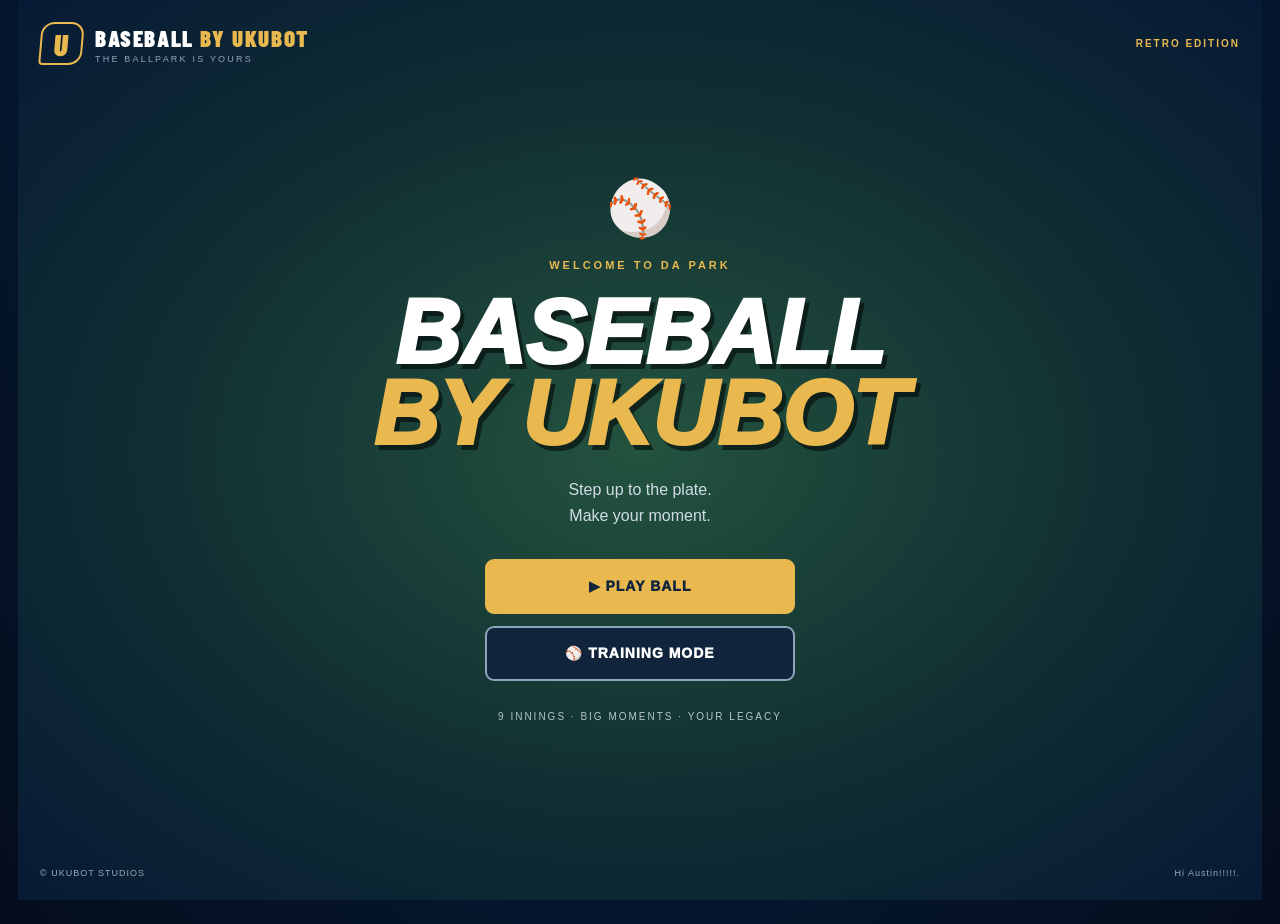
==== commit afc0d9ff: "Update welcome message and footer text" ====
--- a/index.html
+++ b/index.html
@@ -25,7 +25,7 @@
 
     <section class="home-center">
       <div class="home-ball">⚾</div>
-      <div class="home-eyebrow">WELCOME TO UKUBOT PARK</div>
+      <div class="home-eyebrow">WELCOME TO DA PARK</div>
 
       <h1>BASEBALL<br><span>BY UKUBOT</span></h1>
 
@@ -43,7 +43,7 @@
 
     <footer class="home-footer">
       <span>© UKUBOT STUDIOS</span>
-      <span>PLAY SMART. SWING BIG.</span>
+      <span>Hi Austin!!!!!.</span>
     </footer>
   </main>
 
--- a/web/style.css
+++ b/web/style.css
@@ -830,3 +830,135 @@
     font-size: 53px;
   }
 }
+
+/* HOMEPAGE */
+
+#homeScreen[hidden],
+#gameScreen[hidden] {
+  display: none !important;
+}
+
+#homeScreen {
+  min-height: 100vh;
+  box-sizing: border-box;
+  padding: 22px;
+  display: flex;
+  flex-direction: column;
+  justify-content: space-between;
+  color: white;
+  background:
+    radial-gradient(ellipse at center, #24533f 0%, #102e32 55%, #071a35 100%);
+  font-family: Arial, sans-serif;
+}
+
+.home-topbar {
+  display: flex;
+  align-items: center;
+  justify-content: space-between;
+  gap: 10px;
+}
+
+.home-edition {
+  color: #e9b84f;
+  font-size: 10px;
+  font-weight: 900;
+  letter-spacing: 2px;
+}
+
+.home-center {
+  text-align: center;
+  padding: 35px 10px;
+}
+
+.home-ball {
+  font-size: 55px;
+  margin-bottom: 18px;
+}
+
+.home-eyebrow {
+  color: #e9b84f;
+  font-size: 11px;
+  font-weight: 900;
+  letter-spacing: 3px;
+}
+
+.home-center h1 {
+  font-size: clamp(48px, 11vw, 90px);
+  line-height: .9;
+  font-weight: 1000;
+  font-style: italic;
+  text-shadow: 4px 5px #0008;
+  margin: 22px 0;
+}
+
+.home-center h1 span {
+  color: #e9b84f;
+}
+
+.home-center p {
+  color: #d0dce5;
+  line-height: 1.6;
+  margin-bottom: 30px;
+}
+
+.home-menu {
+  display: flex;
+  flex-direction: column;
+  gap: 12px;
+  max-width: 310px;
+  margin: auto;
+}
+
+.home-menu button {
+  min-height: 55px;
+  border-radius: 9px;
+  font-weight: 1000;
+  font-size: 14px;
+  letter-spacing: 1px;
+  cursor: pointer;
+}
+
+.home-play {
+  border: 2px solid #e9b84f;
+  background: #e9b84f;
+  color: #10243b;
+}
+
+.home-training {
+  border: 2px solid #8da3b9;
+  background: #10243b;
+  color: white;
+}
+
+.home-menu button:active {
+  transform: scale(.97);
+}
+
+.home-caption {
+  margin-top: 30px;
+  color: #b5c5cf;
+  font-size: 10px;
+  letter-spacing: 2px;
+}
+
+.home-footer {
+  display: flex;
+  justify-content: space-between;
+  color: #9aabb8;
+  font-size: 9px;
+  letter-spacing: 1px;
+}
+
+@media(max-width: 500px) {
+  #homeScreen {
+    padding: 17px;
+  }
+
+  .home-center h1 {
+    font-size: 53px;
+  }
+
+  .home-footer {
+    font-size: 8px;
+  }
+}
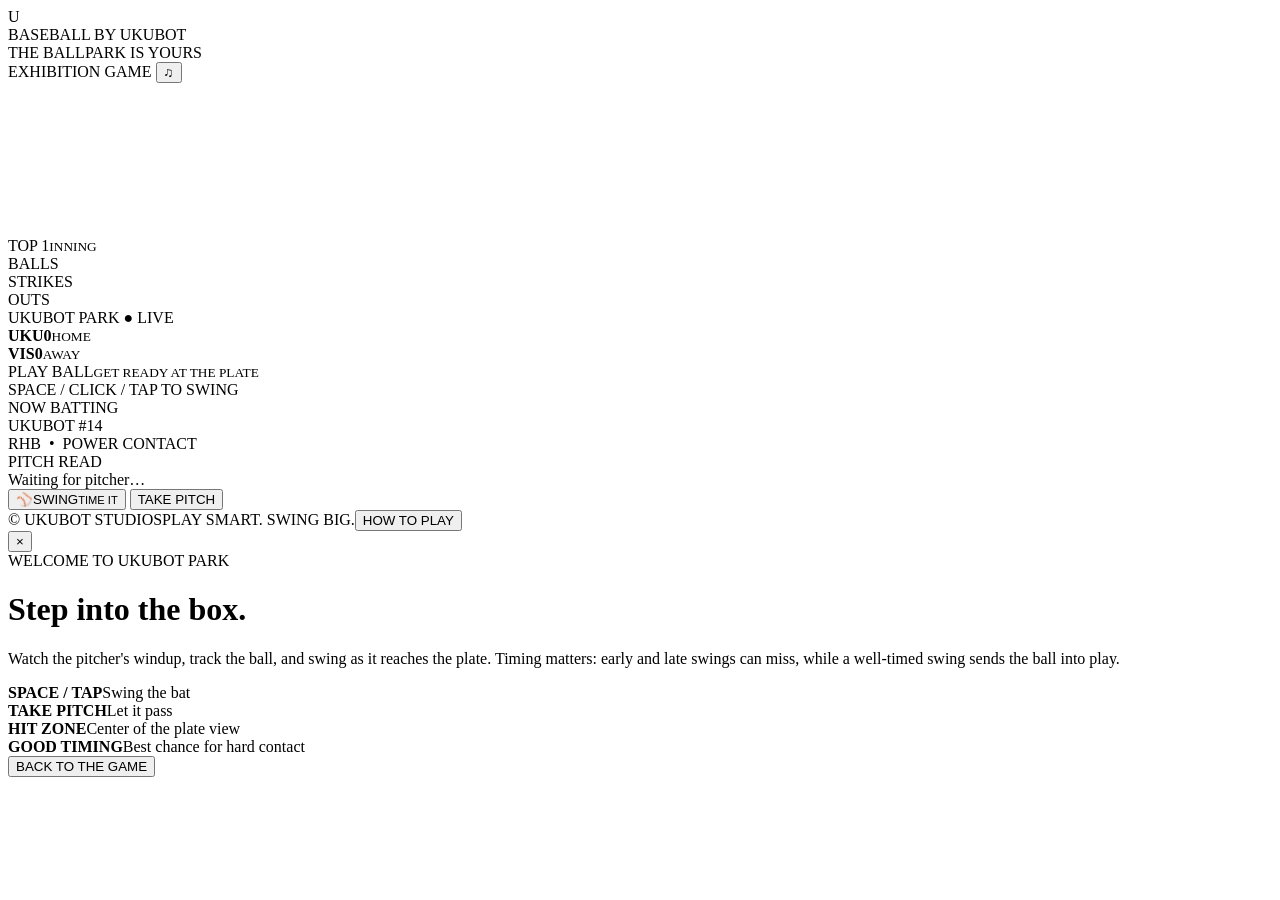
==== commit 618df573: "Add files via upload" ====
--- a/index.html
+++ b/index.html
@@ -1,4 +1,3 @@
-
 <!doctype html>
 <html lang="en">
 <head>
@@ -9,58 +8,14 @@
   <link rel="stylesheet" href="web/style.css">
 </head>
 <body>
-
-  <!-- HOMEPAGE -->
-  <main id="homeScreen">
-    <header class="home-topbar">
-      <div class="brand">
-        <div class="brand-mark">U</div>
-        <div>
-          <div class="brand-name">BASEBALL <span>BY UKUBOT</span></div>
-          <div class="brand-sub">THE BALLPARK IS YOURS</div>
-        </div>
-      </div>
-      <span class="home-edition">RETRO EDITION</span>
-    </header>
-
-    <section class="home-center">
-      <div class="home-ball">⚾</div>
-      <div class="home-eyebrow">WELCOME TO DA PARK</div>
-
-      <h1>BASEBALL<br><span>BY UKUBOT</span></h1>
-
-      <p>Step up to the plate.<br>Make your moment.</p>
-
-      <div class="home-menu">
-        <button id="playGame" class="home-play">▶ PLAY BALL</button>
-        <button id="trainingGame" class="home-training">⚾ TRAINING MODE</button>
-      </div>
-
-      <div class="home-caption">
-        9 INNINGS · BIG MOMENTS · YOUR LEGACY
-      </div>
-    </section>
-
-    <footer class="home-footer">
-      <span>© UKUBOT STUDIOS</span>
-      <span>Hi Austin!!!!!.</span>
-    </footer>
-  </main>
-
-  <!-- ORIGINAL GAME -->
-  <main class="app" id="gameScreen" hidden>
-
+  <main class="app">
     <header class="topbar">
       <div class="brand">
         <div class="brand-mark">U</div>
-        <div>
-          <div class="brand-name">BASEBALL <span>BY UKUBOT</span></div>
-          <div class="brand-sub">THE BALLPARK IS YOURS</div>
-        </div>
+        <div><div class="brand-name">BASEBALL <span>BY UKUBOT</span></div><div class="brand-sub">THE BALLPARK IS YOURS</div></div>
       </div>
       <div class="top-actions">
-        <span class="live-dot"></span>
-        <span class="live-label">EXHIBITION GAME</span>
+        <span class="live-dot"></span><span class="live-label">EXHIBITION GAME</span>
         <button id="soundBtn" class="icon-button" aria-label="Toggle sound">♫</button>
       </div>
     </header>
@@ -69,48 +24,22 @@
       <div class="stadium-wrap">
         <canvas id="game" aria-label="Baseball game. Tap or press Space to swing."></canvas>
         <div class="canvas-vignette"></div>
-
         <div class="field-hud">
-          <div class="inning-chip">
-            <span id="inning">TOP 1</span>
-            <small>INNING</small>
+          <div class="inning-chip"><span id="inning">TOP 1</span><small>INNING</small></div>
+          <div class="count-panel">
+            <div class="count-line"><span class="count-label">BALLS</span><div id="balls" class="pips"><i></i><i></i><i></i></div></div>
+            <div class="count-line"><span class="count-label">STRIKES</span><div id="strikes" class="pips strike-pips"><i></i><i></i></div></div>
+            <div class="count-line"><span class="count-label">OUTS</span><div id="outs" class="pips out-pips"><i></i><i></i></div></div>
           </div>
-
-          <div class="count-panel">
-            <div class="count-line">
-              <span class="count-label">BALLS</span>
-              <div id="balls" class="pips"><i></i><i></i><i></i></div>
-            </div>
-            <div class="count-line">
-              <span class="count-label">STRIKES</span>
-              <div id="strikes" class="pips strike-pips"><i></i><i></i></div>
-            </div>
-            <div class="count-line">
-              <span class="count-label">OUTS</span>
-              <div id="outs" class="pips out-pips"><i></i><i></i></div>
-            </div>
-          </div>
-
           <div class="scoreboard">
             <div class="score-title">UKUBOT PARK <span>● LIVE</span></div>
             <div class="score-row"><b>UKU</b><strong id="homeScore">0</strong><small>HOME</small></div>
             <div class="score-row"><b>VIS</b><strong id="awayScore">0</strong><small>AWAY</small></div>
-            <div class="bases">
-              <i id="base2"></i><i id="base3"></i><i id="base1"></i>
-            </div>
+            <div class="bases"><i id="base2"></i><i id="base3"></i><i id="base1"></i></div>
           </div>
         </div>
-
-        <div id="callout" class="callout" aria-live="polite">
-          <span>PLAY BALL</span>
-          <small>GET READY AT THE PLATE</small>
-        </div>
-
-        <div class="bottom-hint">
-          <span class="keycap">SPACE</span> /
-          <span class="keycap">CLICK</span> /
-          <span class="keycap">TAP</span> TO SWING
-        </div>
+        <div id="callout" class="callout" aria-live="polite"><span>PLAY BALL</span><small>GET READY AT THE PLATE</small></div>
+        <div class="bottom-hint"><span class="keycap">SPACE</span> / <span class="keycap">CLICK</span> / <span class="keycap">TAP</span> TO SWING</div>
       </div>
 
       <section class="control-deck">
@@ -119,82 +48,31 @@
           <div class="batter-name" id="roleName">UKUBOT <span>#14</span></div>
           <div class="batter-meta">RHB&nbsp; • &nbsp;POWER CONTACT</div>
         </div>
-
         <div class="pitch-status">
           <div class="eyebrow">PITCH READ</div>
           <div id="pitchRead" class="pitch-read">Waiting for pitcher…</div>
           <div class="timing-track"><div id="timingMarker"></div></div>
         </div>
-
         <div class="controls">
-          <button id="swingBtn" class="swing-button">
-            <span class="bat-icon">⚾</span>
-            <span id="actionLabel">SWING</span>
-            <small id="actionHint">TIME IT</small>
-          </button>
+          <button id="swingBtn" class="swing-button"><span class="bat-icon">⚾</span><span id="actionLabel">SWING</span><small id="actionHint">TIME IT</small></button>
           <button id="takeBtn" class="take-button">TAKE PITCH</button>
         </div>
       </section>
-
       <footer class="game-footer">
-        <span>© UKUBOT STUDIOS</span>
-        <span>PLAY SMART. SWING BIG.</span>
-        <button id="helpBtn">HOW TO PLAY</button>
-        <button id="homeBtn">HOME</button>
+        <span>© UKUBOT STUDIOS</span><span>PLAY SMART. SWING BIG.</span><button id="helpBtn">HOW TO PLAY</button>
       </footer>
     </section>
-
     <div id="modal" class="modal hidden">
       <div class="modal-card">
         <button id="closeModal" class="close-modal">×</button>
         <div class="eyebrow">WELCOME TO UKUBOT PARK</div>
         <h1>Step into the box.</h1>
         <p>Watch the pitcher's windup, track the ball, and swing as it reaches the plate. Timing matters: early and late swings can miss, while a well-timed swing sends the ball into play.</p>
-
-        <div class="help-grid">
-          <div><b>SPACE / TAP</b><span>Swing the bat</span></div>
-          <div><b>TAKE PITCH</b><span>Let it pass</span></div>
-          <div><b>HIT ZONE</b><span>Center of the plate view</span></div>
-          <div><b>GOOD TIMING</b><span>Best chance for hard contact</span></div>
-        </div>
-
+        <div class="help-grid"><div><b>SPACE / TAP</b><span>Swing the bat</span></div><div><b>TAKE PITCH</b><span>Let it pass</span></div><div><b>HIT ZONE</b><span>Center of the plate view</span></div><div><b>GOOD TIMING</b><span>Best chance for hard contact</span></div></div>
         <button id="playBtn" class="primary-button">BACK TO THE GAME</button>
       </div>
     </div>
-
   </main>
-
   <script src="web/game.js"></script>
-
-  <script>
-    // Homepage navigation
-    const homeScreen = document.getElementById("homeScreen");
-    const gameScreen = document.getElementById("gameScreen");
-
-    document.getElementById("playGame").addEventListener("click", () => {
-      homeScreen.hidden = true;
-      gameScreen.hidden = false;
-    });
-
-    document.getElementById("trainingGame").addEventListener("click", () => {
-      homeScreen.hidden = true;
-      gameScreen.hidden = false;
-
-      if (typeof trainerTip === "function") {
-        trainerEnabled = true;
-        trainerTip(
-          "WELCOME TO TRAINING!",
-          "Coach Ukubot will help you learn batting and pitching.",
-          10
-        );
-      }
-    });
-
-    document.getElementById("homeBtn").addEventListener("click", () => {
-      gameScreen.hidden = true;
-      homeScreen.hidden = false;
-    });
-  </script>
-
 </body>
-</html>
+</html>
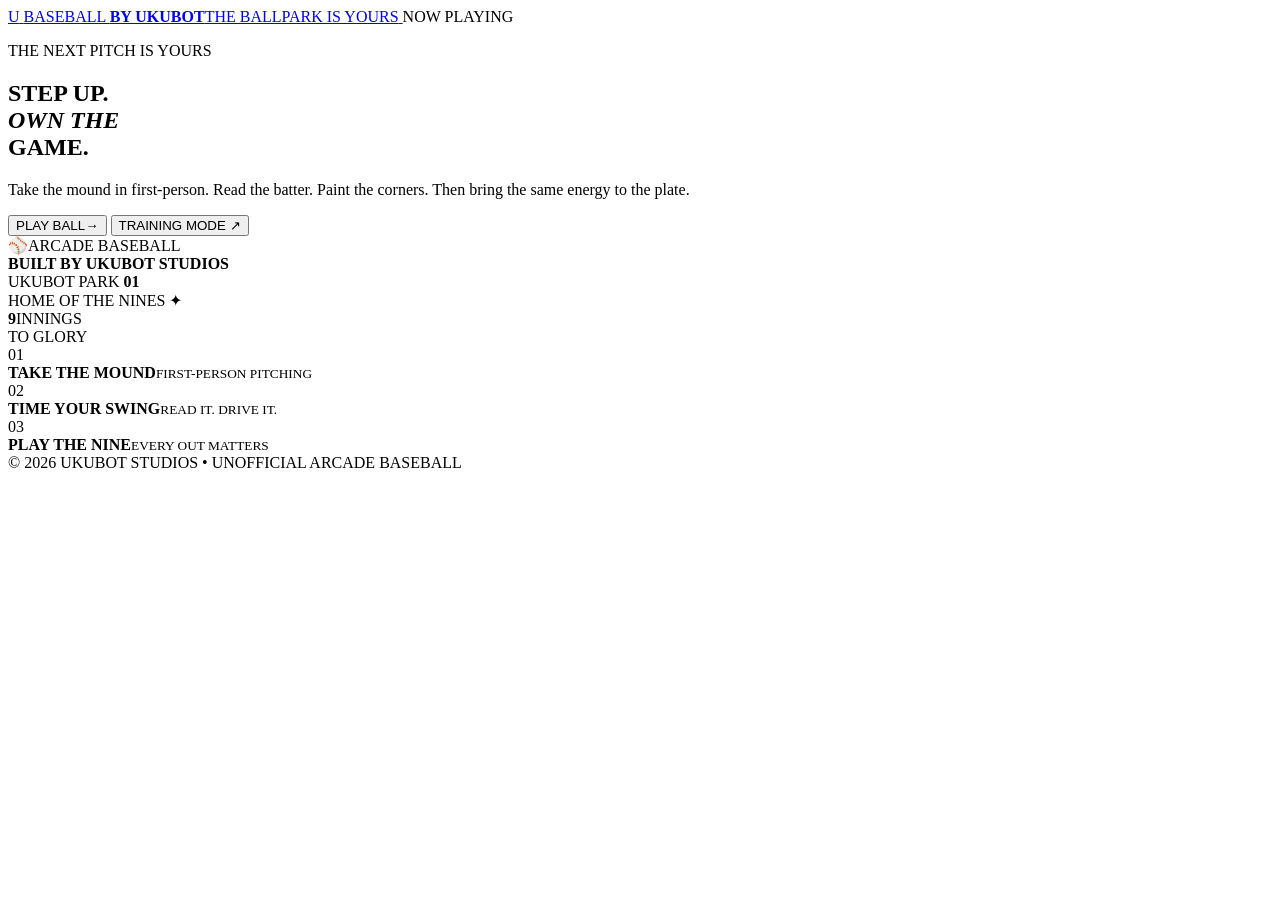
==== commit bb3cfce0: "Add files via upload" ====
--- a/index.html
+++ b/index.html
@@ -2,77 +2,86 @@
 <html lang="en">
 <head>
   <meta charset="utf-8">
-  <meta name="viewport" content="width=device-width, initial-scale=1, maximum-scale=1, viewport-fit=cover">
+  <meta name="viewport" content="width=device-width, initial-scale=1, viewport-fit=cover">
   <meta name="theme-color" content="#071a35">
-  <title>Baseball by Ukubot</title>
+  <meta name="description" content="Step into the ballpark. Pitch from the mound, time your swing, and lead the Ukubot Nines to victory in Baseball by Ukubot.">
+  <meta property="og:title" content="Baseball by Ukubot">
+  <meta property="og:description" content="The ballpark is yours. Play a quick match or sharpen your skills in training.">
+  <meta property="og:type" content="website">
+  <title>Baseball by Ukubot — The Ballpark Is Yours</title>
+  <link rel="icon" href="assets/favicon.svg" type="image/svg+xml">
+  <link rel="manifest" href="manifest.webmanifest">
   <link rel="stylesheet" href="web/style.css">
 </head>
 <body>
   <main class="app">
-    <header class="topbar">
-      <div class="brand">
-        <div class="brand-mark">U</div>
-        <div><div class="brand-name">BASEBALL <span>BY UKUBOT</span></div><div class="brand-sub">THE BALLPARK IS YOURS</div></div>
+    <section id="homeScreen" class="home-screen" aria-labelledby="homeTitle">
+      <div class="home-nav">
+        <a class="brand home-brand" href="#home" aria-label="Baseball by Ukubot home">
+          <span class="brand-mark">U</span>
+          <span><span class="brand-name">BASEBALL <b>BY UKUBOT</b></span><span class="brand-sub">THE BALLPARK IS YOURS</span></span>
+        </a>
+        <span class="season-tag"><i></i> NOW PLAYING</span>
       </div>
-      <div class="top-actions">
-        <span class="live-dot"></span><span class="live-label">EXHIBITION GAME</span>
-        <button id="soundBtn" class="icon-button" aria-label="Toggle sound">♫</button>
+      <div class="hero-layout">
+        <div class="hero-copy">
+          <p class="hero-kicker"><span></span> THE NEXT PITCH IS YOURS</p>
+          <h1 id="homeTitle">STEP UP.<br><em>OWN THE</em><br>GAME.</h1>
+          <p class="hero-description">Take the mound in first-person. Read the batter. Paint the corners. Then bring the same energy to the plate.</p>
+          <div class="home-actions">
+            <button id="playGame" class="home-primary"><span>PLAY BALL</span><b>→</b></button>
+            <button id="trainingGame" class="home-secondary">TRAINING MODE <span>↗</span></button>
+          </div>
+          <div class="hero-footnote"><span class="footnote-icon">⚾</span><span>ARCADE BASEBALL<br><b>BUILT BY UKUBOT STUDIOS</b></span></div>
+        </div>
+        <div class="hero-art" aria-hidden="true">
+          <div class="stadium-glow"></div><div class="hero-ring ring-one"></div><div class="hero-ring ring-two"></div>
+          <div class="hero-ball"><span></span></div>
+          <div class="hero-stadium"><div class="stands"></div><div class="lights"></div><div class="diamond"><i></i></div></div>
+          <div class="hero-art-label label-top">UKUBOT PARK <b>01</b></div>
+          <div class="hero-art-label label-bottom">HOME OF THE NINES <span>✦</span></div>
+          <div class="hero-stat"><b>9</b><span>INNINGS<br>TO GLORY</span></div>
+        </div>
       </div>
-    </header>
+      <div class="home-bottom">
+        <div class="feature"><span>01</span><div><b>TAKE THE MOUND</b><small>FIRST-PERSON PITCHING</small></div></div>
+        <div class="feature"><span>02</span><div><b>TIME YOUR SWING</b><small>READ IT. DRIVE IT.</small></div></div>
+        <div class="feature"><span>03</span><div><b>PLAY THE NINE</b><small>EVERY OUT MATTERS</small></div></div>
+        <div class="home-copyright">© 2026 UKUBOT STUDIOS <span>•</span> UNOFFICIAL ARCADE BASEBALL</div>
+      </div>
+    </section>
 
-    <section class="game-shell">
-      <div class="stadium-wrap">
-        <canvas id="game" aria-label="Baseball game. Tap or press Space to swing."></canvas>
-        <div class="canvas-vignette"></div>
-        <div class="field-hud">
-          <div class="inning-chip"><span id="inning">TOP 1</span><small>INNING</small></div>
-          <div class="count-panel">
-            <div class="count-line"><span class="count-label">BALLS</span><div id="balls" class="pips"><i></i><i></i><i></i></div></div>
-            <div class="count-line"><span class="count-label">STRIKES</span><div id="strikes" class="pips strike-pips"><i></i><i></i></div></div>
-            <div class="count-line"><span class="count-label">OUTS</span><div id="outs" class="pips out-pips"><i></i><i></i></div></div>
+    <section id="gameScreen" class="game-screen" hidden>
+      <header class="topbar">
+        <div class="brand"><div class="brand-mark">U</div><div><div class="brand-name">BASEBALL <span>BY UKUBOT</span></div><div class="brand-sub">THE BALLPARK IS YOURS</div></div></div>
+        <div class="top-actions"><button id="homeBtn" class="back-home">← MENU</button><span class="live-dot"></span><span class="live-label">EXHIBITION GAME</span><button id="soundBtn" class="icon-button" aria-label="Toggle sound">♫</button></div>
+      </header>
+      <section class="game-shell">
+        <div class="stadium-wrap">
+          <canvas id="game" aria-label="Baseball game. Aim and throw from the mound, or tap to swing while batting."></canvas>
+          <div class="canvas-vignette"></div>
+          <div class="field-hud">
+            <div class="inning-chip"><span id="inning">TOP 1</span><small>INNING</small></div>
+            <div class="count-panel">
+              <div class="count-line"><span class="count-label">BALLS</span><div id="balls" class="pips"><i></i><i></i><i></i></div></div>
+              <div class="count-line"><span class="count-label">STRIKES</span><div id="strikes" class="pips strike-pips"><i></i><i></i></div></div>
+              <div class="count-line"><span class="count-label">OUTS</span><div id="outs" class="pips out-pips"><i></i><i></i></div></div>
+            </div>
+            <div class="scoreboard"><div class="score-title">UKUBOT PARK <span>● LIVE</span></div><div class="score-row"><b>UKU</b><strong id="homeScore">0</strong><small>HOME</small></div><div class="score-row"><b>VIS</b><strong id="awayScore">0</strong><small>AWAY</small></div><div class="bases"><i id="base2"></i><i id="base3"></i><i id="base1"></i></div></div>
           </div>
-          <div class="scoreboard">
-            <div class="score-title">UKUBOT PARK <span>● LIVE</span></div>
-            <div class="score-row"><b>UKU</b><strong id="homeScore">0</strong><small>HOME</small></div>
-            <div class="score-row"><b>VIS</b><strong id="awayScore">0</strong><small>AWAY</small></div>
-            <div class="bases"><i id="base2"></i><i id="base3"></i><i id="base1"></i></div>
-          </div>
+          <div id="callout" class="callout" aria-live="polite"><span>PLAY BALL</span><small>GET READY AT THE PLATE</small></div>
+          <div class="bottom-hint"><span class="keycap">SPACE</span> / <span class="keycap">CLICK</span> / <span class="keycap">TAP</span> TO PLAY</div>
         </div>
-        <div id="callout" class="callout" aria-live="polite"><span>PLAY BALL</span><small>GET READY AT THE PLATE</small></div>
-        <div class="bottom-hint"><span class="keycap">SPACE</span> / <span class="keycap">CLICK</span> / <span class="keycap">TAP</span> TO SWING</div>
-      </div>
-
-      <section class="control-deck">
-        <div class="at-bat">
-          <div class="eyebrow">NOW BATTING</div>
-          <div class="batter-name" id="roleName">UKUBOT <span>#14</span></div>
-          <div class="batter-meta">RHB&nbsp; • &nbsp;POWER CONTACT</div>
-        </div>
-        <div class="pitch-status">
-          <div class="eyebrow">PITCH READ</div>
-          <div id="pitchRead" class="pitch-read">Waiting for pitcher…</div>
-          <div class="timing-track"><div id="timingMarker"></div></div>
-        </div>
-        <div class="controls">
-          <button id="swingBtn" class="swing-button"><span class="bat-icon">⚾</span><span id="actionLabel">SWING</span><small id="actionHint">TIME IT</small></button>
-          <button id="takeBtn" class="take-button">TAKE PITCH</button>
-        </div>
+        <section class="control-deck">
+          <div class="at-bat"><div class="eyebrow">NOW PLAYING</div><div class="batter-name" id="roleName">UKUBOT <span>#14</span></div><div class="batter-meta">RHB&nbsp; • &nbsp;POWER CONTACT</div></div>
+          <div class="pitch-status"><div class="eyebrow">PITCH READ</div><div id="pitchRead" class="pitch-read">Waiting for pitcher…</div><div class="timing-track"><div id="timingMarker"></div></div></div>
+          <div class="controls"><button id="swingBtn" class="swing-button"><span class="bat-icon">⚾</span><span id="actionLabel">SWING</span><small id="actionHint">TIME IT</small></button><button id="takeBtn" class="take-button">TAKE PITCH</button></div>
+        </section>
+        <footer class="game-footer"><span>© UKUBOT STUDIOS</span><span>PLAY SMART. SWING BIG.</span><button id="helpBtn">HOW TO PLAY</button></footer>
       </section>
-      <footer class="game-footer">
-        <span>© UKUBOT STUDIOS</span><span>PLAY SMART. SWING BIG.</span><button id="helpBtn">HOW TO PLAY</button>
-      </footer>
+      <div id="modal" class="modal hidden"><div class="modal-card"><button id="closeModal" class="close-modal" aria-label="Close">×</button><div class="eyebrow">WELCOME TO UKUBOT PARK</div><h2>Step into the game.</h2><p>When you're pitching, you're looking from the mound toward home plate. Move your pointer or finger over the field to aim. Start your windup, then tap to release. When batting, watch the ball and swing as it reaches the plate.</p><div class="help-grid"><div><b>PITCH</b><span>Tap PITCH, aim, then tap to throw</span></div><div><b>CHANGE PITCH</b><span>Cycle fastball, changeup, and slider</span></div><div><b>SWING</b><span>Tap or press Space to swing</span></div><div><b>TAKE PITCH</b><span>Let the ball pass without swinging</span></div></div><button id="playBtn" class="primary-button">BACK TO THE GAME</button></div></div>
     </section>
-    <div id="modal" class="modal hidden">
-      <div class="modal-card">
-        <button id="closeModal" class="close-modal">×</button>
-        <div class="eyebrow">WELCOME TO UKUBOT PARK</div>
-        <h1>Step into the box.</h1>
-        <p>Watch the pitcher's windup, track the ball, and swing as it reaches the plate. Timing matters: early and late swings can miss, while a well-timed swing sends the ball into play.</p>
-        <div class="help-grid"><div><b>SPACE / TAP</b><span>Swing the bat</span></div><div><b>TAKE PITCH</b><span>Let it pass</span></div><div><b>HIT ZONE</b><span>Center of the plate view</span></div><div><b>GOOD TIMING</b><span>Best chance for hard contact</span></div></div>
-        <button id="playBtn" class="primary-button">BACK TO THE GAME</button>
-      </div>
-    </div>
   </main>
   <script src="web/game.js"></script>
 </body>
-</html>+</html>
